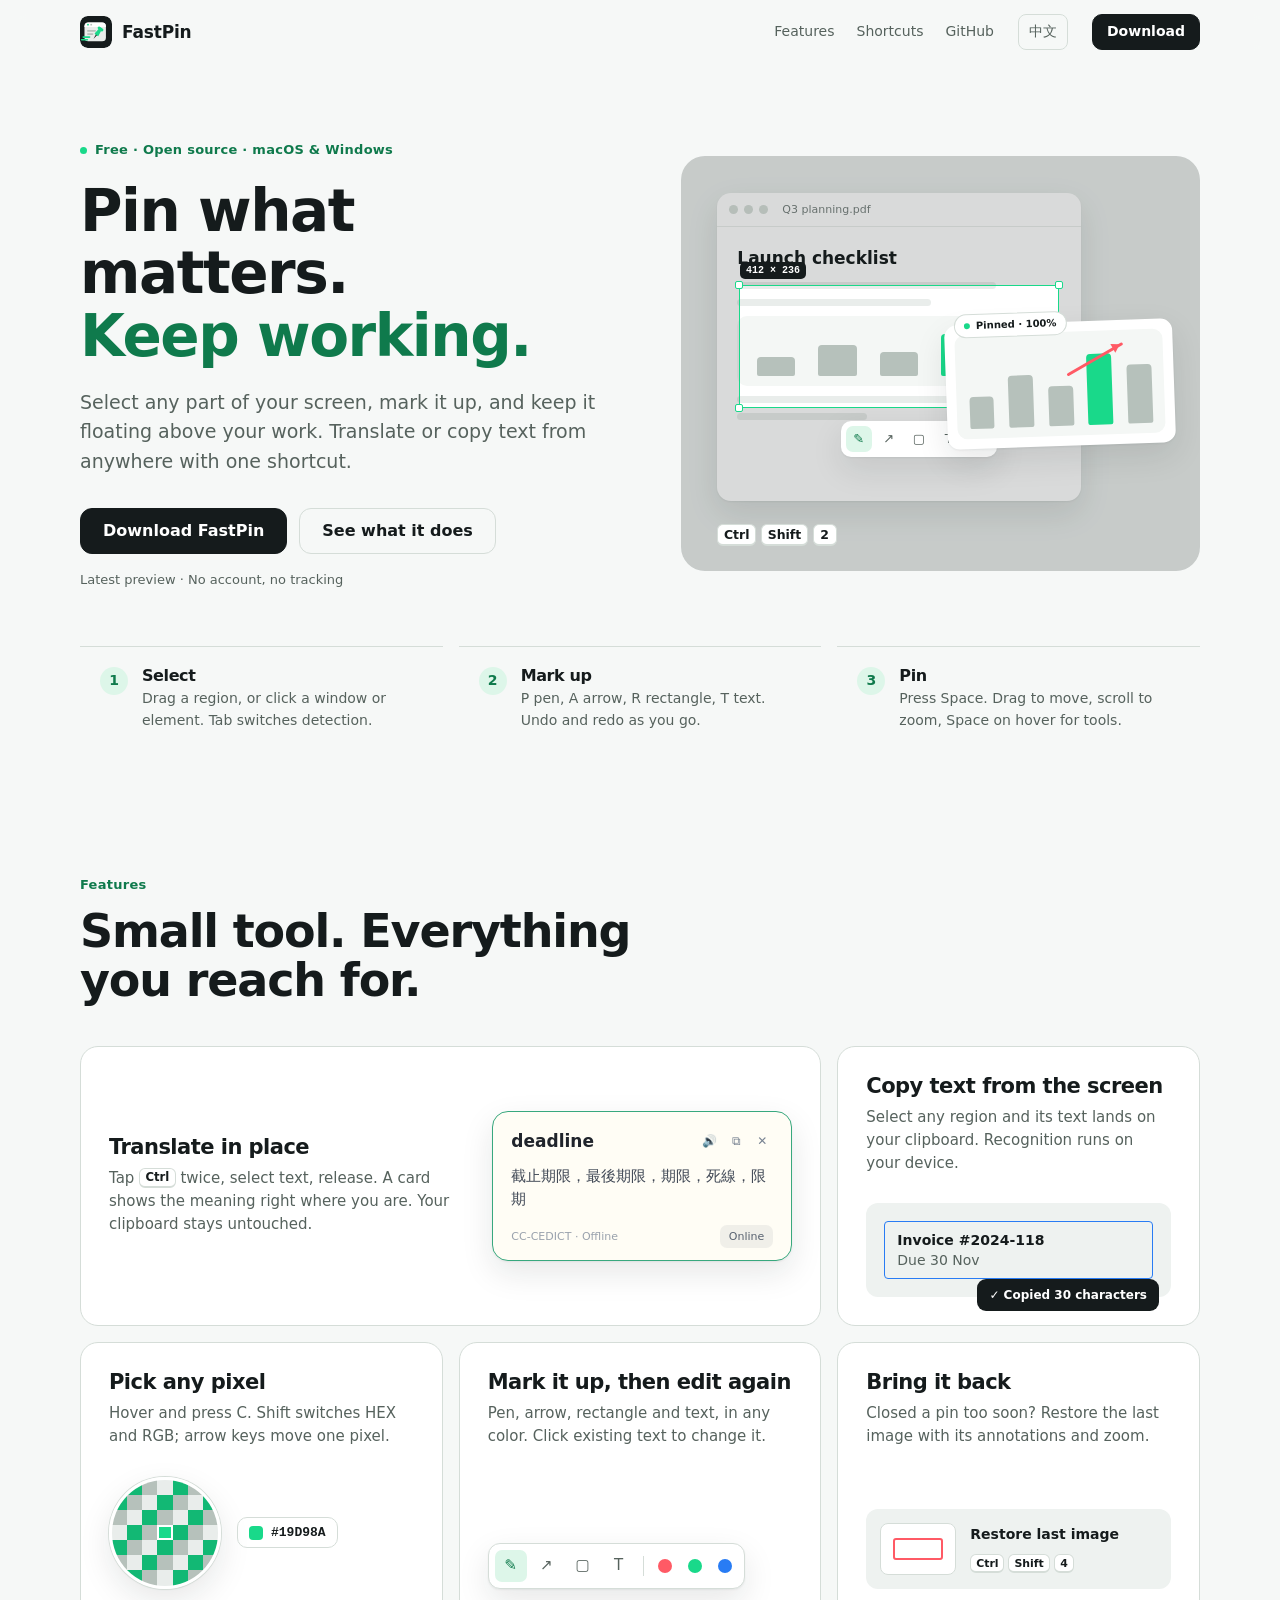
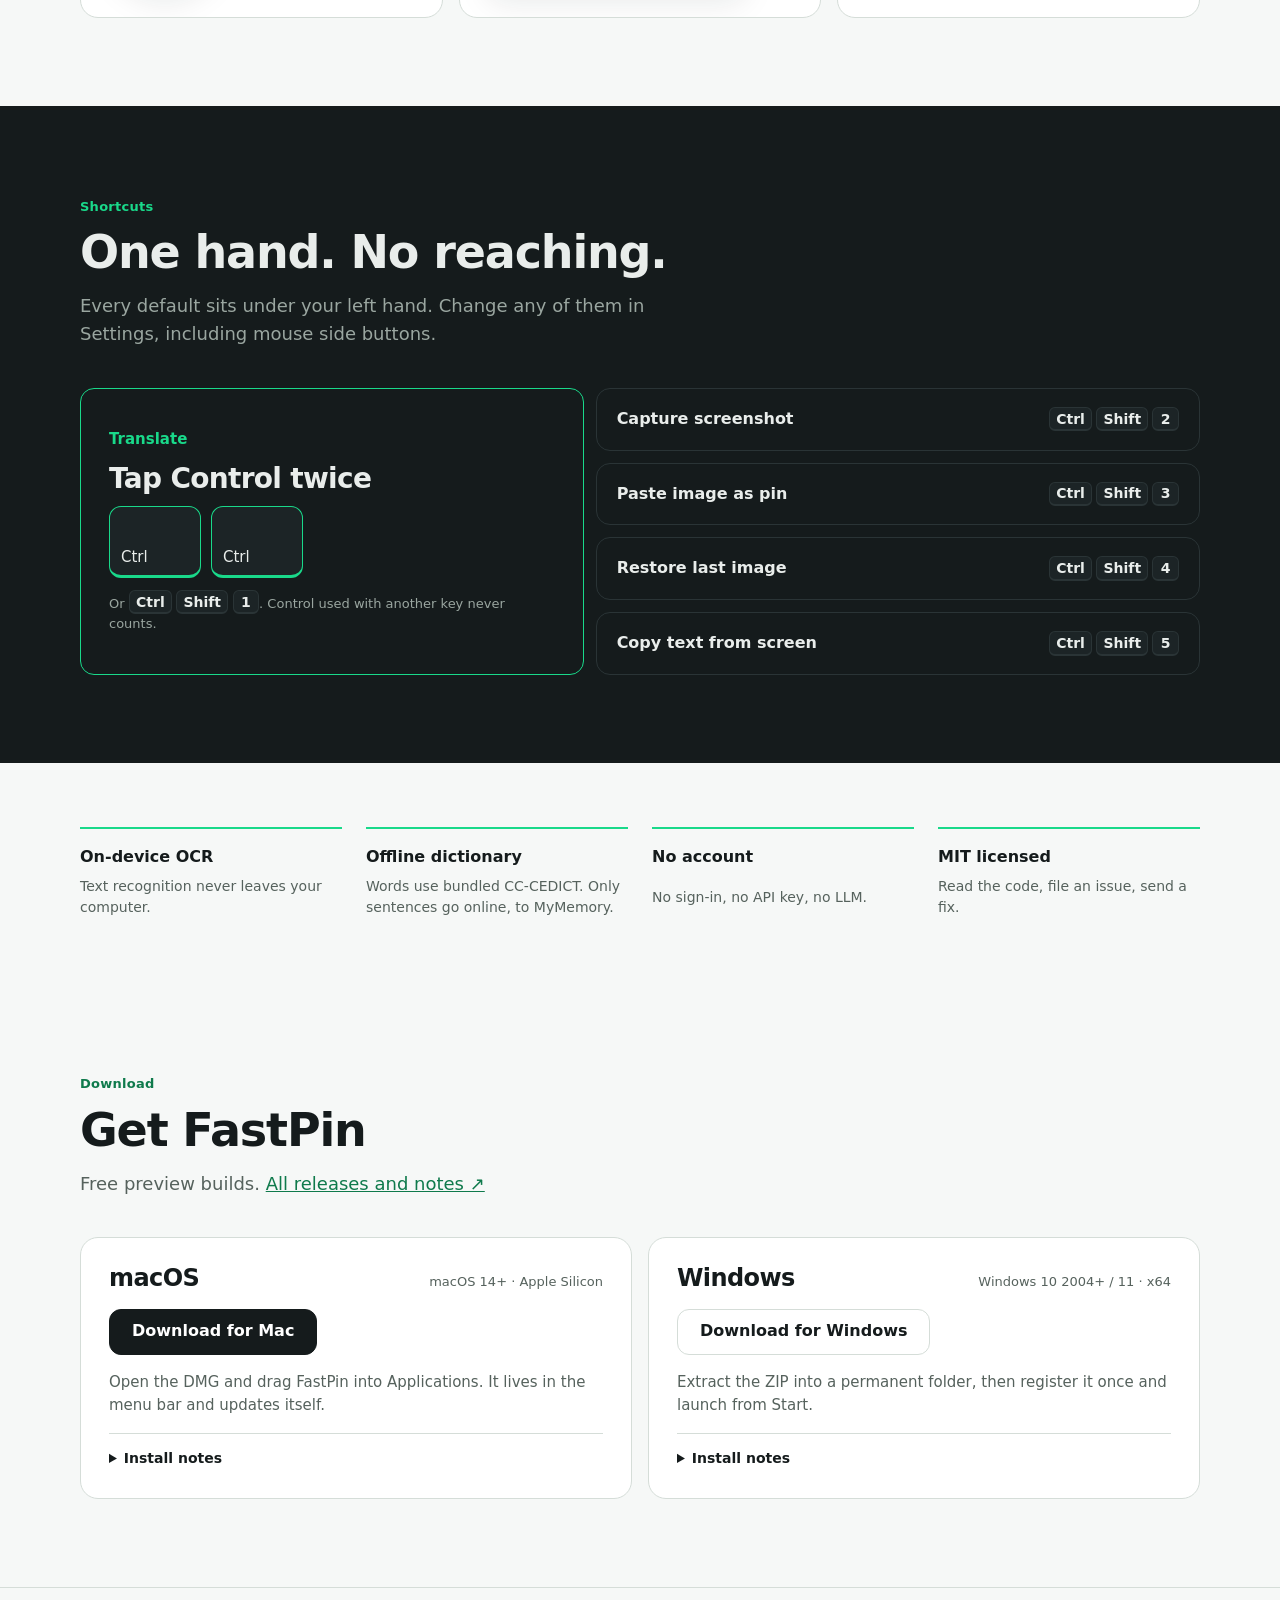
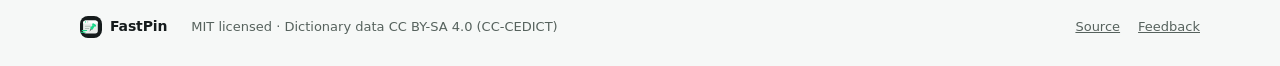
==== site/index.html @ 43e9671d "feat: add a Traditional Chinese version of the site site/zh/ carries the full page in Traditional Ch" ====
<!doctype html>
<html lang="en">
<head>
  <meta charset="utf-8">
  <meta name="viewport" content="width=device-width, initial-scale=1">
  <title>FastPin — Capture, annotate, pin</title>
  <meta name="description" content="FastPin pins screenshots above your work, translates text in place and copies text from the screen. Free and open source for macOS and Windows.">
  <meta name="theme-color" content="#151B1C">
  <meta property="og:title" content="FastPin — Capture, annotate, pin">
  <meta property="og:description" content="Pin a screenshot above your work. Translate or copy text from anywhere on screen.">
  <meta property="og:type" content="website">
  <link rel="alternate" hreflang="en" href="https://tempestshaw.github.io/FastPin/">
  <link rel="alternate" hreflang="zh-Hant" href="https://tempestshaw.github.io/FastPin/zh/">
  <script>
    // Browsers that prefer Chinese start on the Chinese page unless the visitor picked a language.
    try {
      if (!localStorage.getItem("fastpin-lang") && /^zh\b/i.test((navigator.languages || [])[0] || navigator.language))
        location.replace("zh/" + location.hash);
    } catch (error) { /* Storage blocked: stay on English. */ }
  </script>
  <link rel="icon" href="assets/app-icon.svg" type="image/svg+xml">
  <link rel="stylesheet" href="style.css">
</head>
<body>
  <a class="skip" href="#main">Skip to content</a>

  <header class="nav">
    <div class="wrap nav-row">
      <a class="brand" href="#main" aria-label="FastPin home">
        <img src="assets/app-icon.svg" alt="" width="32" height="32">
        <span>FastPin</span>
      </a>
      <nav class="nav-links" aria-label="Sections">
        <a href="#features">Features</a>
        <a href="#shortcuts">Shortcuts</a>
        <a href="https://github.com/TempestShaw/FastPin">GitHub</a>
      </nav>
      <a class="lang-switch" href="zh/" hreflang="zh-Hant" lang="zh-Hant" data-lang-choice="zh">中文</a>
      <a class="button button-small" href="#download">Download</a>
    </div>
  </header>

  <main id="main">
    <section class="hero wrap">
      <div class="hero-copy">
        <p class="eyebrow"><span class="dot"></span>Free · Open source · macOS &amp; Windows</p>
        <h1>Pin what matters.<br><span class="accent">Keep working.</span></h1>
        <p class="lede">Select any part of your screen, mark it up, and keep it floating above your work. Translate or copy text from anywhere with one shortcut.</p>
        <div class="hero-actions">
          <a class="button" href="#download" data-primary-download>Download FastPin</a>
          <a class="button button-ghost" href="#features">See what it does</a>
        </div>
        <p class="fineprint" data-release-line>Latest preview · No account, no tracking</p>
      </div>

      <div class="demo" aria-hidden="true">
        <div class="desk">
          <div class="window">
            <div class="window-bar"><i></i><i></i><i></i><span>Q3 planning.pdf</span></div>
            <div class="window-body">
              <div class="doc-title">Launch checklist</div>
              <div class="doc-line w80"></div>
              <div class="doc-line w60"></div>
              <div class="chart">
                <b style="--h:38%"></b><b style="--h:62%"></b><b style="--h:48%"></b><b style="--h:84%"></b><b style="--h:70%"></b>
              </div>
              <div class="doc-line w70"></div>
              <div class="doc-line w40"></div>
            </div>
            <div class="selection">
              <span class="handle tl"></span><span class="handle tr"></span><span class="handle bl"></span><span class="handle br"></span>
              <span class="size">412 × 236</span>
            </div>
            <div class="toolbar">
              <span class="tool on">✎</span><span class="tool">↗</span><span class="tool">▢</span><span class="tool">T</span><span class="swatch"></span>
            </div>
          </div>
          <div class="pin">
            <div class="pin-chart">
              <b style="--h:38%"></b><b style="--h:62%"></b><b style="--h:48%"></b><b style="--h:84%"></b><b style="--h:70%"></b>
            </div>
            <div class="pin-arrow"></div>
            <div class="pin-badge">Pinned · 100%</div>
          </div>
          <div class="keys-toast"><kbd data-key="ctrl">Ctrl</kbd><kbd data-key="shift">Shift</kbd><kbd>2</kbd></div>
        </div>
      </div>
    </section>

    <section class="steps wrap" aria-label="How it works">
      <div class="step"><span class="num">1</span><div><h3>Select</h3><p>Drag a region, or click a window or element. Tab switches detection.</p></div></div>
      <div class="step"><span class="num">2</span><div><h3>Mark up</h3><p>P pen, A arrow, R rectangle, T text. Undo and redo as you go.</p></div></div>
      <div class="step"><span class="num">3</span><div><h3>Pin</h3><p>Press Space. Drag to move, scroll to zoom, Space on hover for tools.</p></div></div>
    </section>

    <section id="features" class="section wrap">
      <div class="section-head">
        <p class="eyebrow">Features</p>
        <h2>Small tool. Everything you reach for.</h2>
      </div>

      <div class="bento">
        <article class="tile tile-translate">
          <div class="tile-text">
            <h3>Translate in place</h3>
            <p>Tap <kbd data-key="ctrl">Ctrl</kbd> twice, select text, release. A card shows the meaning right where you are. Your clipboard stays untouched.</p>
          </div>
          <div class="mock-card">
            <div class="mock-card-head"><strong>deadline</strong><span class="mock-icons">🔊 ⧉ ✕</span></div>
            <p lang="zh-Hant">截止期限，最後期限，期限，死線，限期</p>
            <div class="mock-card-foot"><span>CC-CEDICT · Offline</span><span class="pill">Online</span></div>
          </div>
        </article>

        <article class="tile tile-ocr">
          <div class="tile-text">
            <h3>Copy text from the screen</h3>
            <p>Select any region and its text lands on your clipboard. Recognition runs on your device.</p>
          </div>
          <div class="mock-ocr">
            <div class="ocr-box"><span>Invoice #2024-118</span><span>Due 30 Nov</span></div>
            <div class="toast">✓ Copied 30 characters</div>
          </div>
        </article>

        <article class="tile tile-color">
          <div class="tile-text">
            <h3>Pick any pixel</h3>
            <p>Hover and press C. Shift switches HEX and RGB; arrow keys move one pixel.</p>
          </div>
          <div class="mock-loupe">
            <div class="loupe" data-loupe></div>
            <span class="chip"><i></i>#19D98A</span>
          </div>
        </article>

        <article class="tile tile-markup">
          <div class="tile-text">
            <h3>Mark it up, then edit again</h3>
            <p>Pen, arrow, rectangle and text, in any color. Click existing text to change it.</p>
          </div>
          <div class="mock-toolbar">
            <span class="tool on">✎</span><span class="tool">↗</span><span class="tool">▢</span><span class="tool">T</span>
            <span class="sep"></span>
            <span class="swatch" style="--c:#FF5A65"></span><span class="swatch" style="--c:#19D98A"></span><span class="swatch" style="--c:#287CF4"></span>
          </div>
        </article>

        <article class="tile tile-restore">
          <div class="tile-text">
            <h3>Bring it back</h3>
            <p>Closed a pin too soon? Restore the last image with its annotations and zoom.</p>
          </div>
          <div class="mock-restore">
            <div class="thumb"></div>
            <div><strong>Restore last image</strong><span class="keys"><kbd data-key="ctrl">Ctrl</kbd><kbd data-key="shift">Shift</kbd><kbd>4</kbd></span></div>
          </div>
        </article>
      </div>
    </section>

    <section id="shortcuts" class="section section-dark">
      <div class="wrap">
        <div class="section-head">
          <p class="eyebrow">Shortcuts</p>
          <h2>One hand. No reaching.</h2>
          <p class="section-lede">Every default sits under your left hand. Change any of them in Settings, including mouse side buttons.</p>
        </div>
        <ul class="shortcut-list">
          <li class="featured"><span class="label">Translate</span><h3>Tap Control twice</h3><span class="keys"><kbd data-key="control-cap"><b></b>Ctrl</kbd><kbd data-key="control-cap"><b></b>Ctrl</kbd></span><span class="hint">Or <kbd data-key="ctrl">Ctrl</kbd> <kbd data-key="shift">Shift</kbd> <kbd>1</kbd>. Control used with another key never counts.</span></li>
          <li><span class="label">Capture screenshot</span><span class="keys"><kbd data-key="ctrl">Ctrl</kbd><kbd data-key="shift">Shift</kbd><kbd>2</kbd></span></li>
          <li><span class="label">Paste image as pin</span><span class="keys"><kbd data-key="ctrl">Ctrl</kbd><kbd data-key="shift">Shift</kbd><kbd>3</kbd></span></li>
          <li><span class="label">Restore last image</span><span class="keys"><kbd data-key="ctrl">Ctrl</kbd><kbd data-key="shift">Shift</kbd><kbd>4</kbd></span></li>
          <li><span class="label">Copy text from screen</span><span class="keys"><kbd data-key="ctrl">Ctrl</kbd><kbd data-key="shift">Shift</kbd><kbd>5</kbd></span></li>
        </ul>
      </div>
    </section>

    <section class="section wrap privacy" aria-label="Privacy">
      <div class="privacy-item"><strong>On-device OCR</strong><span>Text recognition never leaves your computer.</span></div>
      <div class="privacy-item"><strong>Offline dictionary</strong><span>Words use bundled CC-CEDICT. Only sentences go online, to MyMemory.</span></div>
      <div class="privacy-item"><strong>No account</strong><span>No sign-in, no API key, no LLM.</span></div>
      <div class="privacy-item"><strong>MIT licensed</strong><span>Read the code, file an issue, send a fix.</span></div>
    </section>

    <section id="download" class="section wrap">
      <div class="section-head">
        <p class="eyebrow">Download</p>
        <h2>Get FastPin</h2>
        <p class="section-lede" data-release-note>Free preview builds. <a href="https://github.com/TempestShaw/FastPin/releases">All releases and notes ↗</a></p>
      </div>
      <div class="downloads">
        <article class="download" data-os="mac">
          <div class="download-head">
            <h3>macOS</h3>
            <span class="req">macOS 14+ · Apple Silicon</span>
          </div>
          <a class="button" href="https://github.com/TempestShaw/FastPin/releases" data-asset="FastPin-macOS.dmg">Download for Mac</a>
          <p>Open the DMG and drag FastPin into Applications. It lives in the menu bar and updates itself.</p>
          <details>
            <summary>Install notes</summary>
            <img src="assets/install-preview.svg" alt="Drag FastPin into Applications" loading="lazy">
            <p>Previews are not notarized yet. If macOS blocks the first launch, follow <a href="https://support.apple.com/en-us/102445">Apple's instructions</a>. Allow Screen Recording when asked; Accessibility enables Element detection, mouse shortcuts and double-tap Control.</p>
          </details>
        </article>
        <article class="download" data-os="windows">
          <div class="download-head">
            <h3>Windows</h3>
            <span class="req">Windows 10 2004+ / 11 · x64</span>
          </div>
          <a class="button button-ghost" href="https://github.com/TempestShaw/FastPin/releases" data-asset="FastPin-Windows-x64.zip">Download for Windows</a>
          <p>Extract the ZIP into a permanent folder, then register it once and launch from Start.</p>
          <details>
            <summary>Install notes</summary>
            <div class="install-pair">
              <img src="assets/extract-zip.svg" alt="Extract the FastPin ZIP" loading="lazy">
              <img src="assets/developer-mode.svg" alt="Turn on Developer Mode" loading="lazy">
            </div>
            <p>Turn on Developer Mode, open PowerShell in the folder and run <code>Add-AppxPackage -Register "$PWD\AppxManifest.xml"</code>. Windows updates are manual for now.</p>
          </details>
        </article>
      </div>
    </section>
  </main>

  <footer class="footer">
    <div class="wrap footer-row">
      <span class="brand brand-small"><img src="assets/app-icon.svg" alt="" width="22" height="22">FastPin</span>
      <span>MIT licensed · Dictionary data CC BY-SA 4.0 (CC-CEDICT)</span>
      <span class="footer-links">
        <a href="https://github.com/TempestShaw/FastPin">Source</a>
        <a href="https://github.com/TempestShaw/FastPin/issues">Feedback</a>
      </span>
    </div>
  </footer>

  <script src="main.js" defer></script>
</body>
</html>
---- site/style.css ----
/* FastPin site. Flat brand palette (see public/README.md): no gradients. */
:root {
  --ink: #151B1C;
  --mint: #19D98A;
  --mint-ink: #0F7A4C;
  --mint-soft: #DDF6E9;
  --stone: #E9EDEB;
  --paper: #FFFFFF;
  --bg: #F6F8F7;
  --line: #D5DDD8;
  --muted: #56625D;
  --text: #151B1C;
  --surface: #FFFFFF;
  --surface-2: #EEF2F0;
  --shadow: 0 1px 2px rgba(21, 27, 28, .06), 0 12px 32px rgba(21, 27, 28, .10);
  --radius: 18px;
  --font: -apple-system, BlinkMacSystemFont, "SF Pro Text", "Segoe UI", system-ui, "PingFang TC", "Microsoft JhengHei", sans-serif;
  --mono: ui-monospace, "SF Mono", "Cascadia Mono", Menlo, Consolas, monospace;
  color-scheme: light;
}
@media (prefers-color-scheme: dark) {
  :root:not([data-theme="light"]) {
    --bg: #0E1213; --surface: #151B1C; --surface-2: #1C2426; --line: #2A3436;
    --text: #E9EDEB; --muted: #9AA6A0; --mint-ink: #19D98A; --mint-soft: #133B2A;
    --shadow: 0 1px 2px rgba(0, 0, 0, .4), 0 12px 32px rgba(0, 0, 0, .45);
    color-scheme: dark;
  }
}
:root[data-theme="dark"] {
  --bg: #0E1213; --surface: #151B1C; --surface-2: #1C2426; --line: #2A3436;
  --text: #E9EDEB; --muted: #9AA6A0; --mint-ink: #19D98A; --mint-soft: #133B2A;
  --shadow: 0 1px 2px rgba(0, 0, 0, .4), 0 12px 32px rgba(0, 0, 0, .45);
  color-scheme: dark;
}

* { box-sizing: border-box; }
html { scroll-behavior: smooth; }
body {
  margin: 0; background: var(--bg); color: var(--text);
  font: 16px/1.55 var(--font); -webkit-font-smoothing: antialiased;
}
img { max-width: 100%; display: block; }
a { color: inherit; }
h1, h2, h3 { margin: 0; letter-spacing: -0.025em; line-height: 1.08; }
p { margin: 0; }
code { font: .86em var(--mono); background: var(--surface-2); padding: .1em .35em; border-radius: 5px; word-break: break-all; }
.wrap { width: min(1120px, 100% - 32px); margin-inline: auto; }
.skip { position: absolute; left: -999px; }
.skip:focus { left: 16px; top: 16px; z-index: 10; background: var(--surface); padding: 8px 12px; border-radius: 8px; }
:focus-visible { outline: 2px solid var(--mint); outline-offset: 3px; border-radius: 6px; }

kbd {
  display: inline-flex; align-items: center; justify-content: center; min-width: 1.9em; height: 1.75em; padding: 0 .45em;
  font: 600 .78em var(--font); color: var(--text); background: var(--surface);
  border: 1px solid var(--line); border-bottom-width: 2px; border-radius: 6px; vertical-align: .1em;
}

/* Buttons */
.button {
  display: inline-flex; align-items: center; justify-content: center; gap: 8px; min-height: 46px; padding: 0 22px;
  border-radius: 12px; border: 1px solid var(--ink); background: var(--ink); color: #fff;
  font-weight: 600; text-decoration: none; transition: transform .15s ease, background .15s ease;
}
.button:hover { transform: translateY(-1px); background: #232c2e; }
.button-ghost { background: transparent; color: var(--text); border-color: var(--line); }
.button-ghost:hover { background: var(--surface); }
.button-small { min-height: 36px; padding: 0 14px; font-size: 14px; border-radius: 10px; }
@media (prefers-color-scheme: dark) {
  :root:not([data-theme="light"]) .button:not(.button-ghost) { background: var(--mint); border-color: var(--mint); color: var(--ink); }
}
:root[data-theme="dark"] .button:not(.button-ghost) { background: var(--mint); border-color: var(--mint); color: var(--ink); }

/* Navigation */
.nav { position: sticky; top: 0; z-index: 5; background: color-mix(in srgb, var(--bg) 86%, transparent); backdrop-filter: saturate(1.4) blur(12px); border-bottom: 1px solid transparent; }
.nav.scrolled { border-bottom-color: var(--line); }
.nav-row { display: flex; align-items: center; gap: 24px; height: 64px; }
.brand { display: inline-flex; align-items: center; gap: 10px; font-weight: 700; font-size: 17px; text-decoration: none; letter-spacing: -0.01em; }
.brand img { border-radius: 8px; }
.brand-small { font-size: 14px; gap: 8px; }
.nav-links { display: flex; gap: 22px; margin-left: auto; font-size: 14px; }
.nav-links a { text-decoration: none; color: var(--muted); }
.nav-links a:hover { color: var(--text); }
.lang-switch { font-size: 14px; color: var(--muted); text-decoration: none; padding: 6px 10px; border: 1px solid var(--line); border-radius: 8px; }
.lang-switch:hover { color: var(--text); background: var(--surface); }

/* Chinese: no negative tracking on CJK headings, a little more line height. */
:lang(zh) h1, :lang(zh) h2, :lang(zh) h3 { letter-spacing: 0; line-height: 1.2; }
body:lang(zh) { line-height: 1.7; }
.phrase { display: inline-block; } /* Break CJK headlines between phrases, never mid-phrase. */
.hero h1:lang(zh) { font-size: clamp(34px, 9vw, 56px); }

/* Hero */
.hero { display: grid; grid-template-columns: 1.05fr 1fr; gap: 56px; align-items: center; padding: 72px 0 56px; }
.eyebrow { display: inline-flex; align-items: center; gap: 8px; font-size: 13px; font-weight: 600; color: var(--mint-ink); letter-spacing: .02em; }
.dot { width: 7px; height: 7px; border-radius: 50%; background: var(--mint); }
.hero h1 { font-size: clamp(40px, 5.2vw, 58px); margin: 18px 0 20px; font-weight: 750; }
.accent { color: var(--mint-ink); }
.lede { font-size: 19px; color: var(--muted); max-width: 30em; }
.hero-actions { display: flex; flex-wrap: wrap; gap: 12px; margin: 32px 0 16px; }
.fineprint { font-size: 13px; color: var(--muted); }

/* Hero demo: a flat desk with a capture that turns into a pin. */
.demo { position: relative; }
.desk { position: relative; aspect-ratio: 5 / 4; background: var(--stone); border-radius: 24px; overflow: hidden; }
@media (prefers-color-scheme: dark) { :root:not([data-theme="light"]) .desk { background: #1C2426; } }
:root[data-theme="dark"] .desk { background: #1C2426; }
.window { position: absolute; left: 7%; top: 9%; width: 70%; height: 74%; background: #fff; border-radius: 14px; box-shadow: var(--shadow); color: #151B1C; }
.window-bar { display: flex; align-items: center; gap: 6px; height: 34px; padding: 0 12px; border-bottom: 1px solid #E9EDEB; font-size: 11px; color: #77817E; }
.window-bar i { width: 9px; height: 9px; border-radius: 50%; background: #D5DDD8; }
.window-bar span { margin-left: 8px; }
.window-body { padding: 18px 20px; display: grid; gap: 10px; }
.doc-title { font-weight: 700; font-size: clamp(13px, 1.5vw, 17px); }
.doc-line { height: 7px; border-radius: 4px; background: #E9EDEB; }
.w80 { width: 80%; } .w70 { width: 70%; } .w60 { width: 60%; } .w40 { width: 40%; }
.chart, .pin-chart { display: flex; align-items: flex-end; gap: 8%; height: 34%; min-height: 70px; padding: 10px 6%; background: #F4F7F5; border-radius: 10px; }
.chart b, .pin-chart b { flex: 1; height: var(--h); background: #B6C1BB; border-radius: 4px 4px 2px 2px; }
.chart b:nth-child(4), .pin-chart b:nth-child(4) { background: var(--mint); }

.selection { position: absolute; left: 6%; top: 30%; width: 88%; height: 40%; border: 1.5px solid var(--mint); border-radius: 4px; box-shadow: 0 0 0 9999px rgba(21, 27, 28, .16); animation: select 7s ease-in-out infinite; }
.handle { position: absolute; width: 8px; height: 8px; background: #fff; border: 1.5px solid var(--mint); border-radius: 2px; }
.tl { left: -5px; top: -5px; } .tr { right: -5px; top: -5px; } .bl { left: -5px; bottom: -5px; } .br { right: -5px; bottom: -5px; }
.size { position: absolute; left: 0; top: -24px; font: 600 10px var(--mono); color: #fff; background: #151B1C; padding: 3px 6px; border-radius: 5px; }
.toolbar { position: absolute; left: 34%; top: 74%; display: flex; gap: 4px; padding: 5px; background: #fff; border-radius: 10px; box-shadow: var(--shadow); animation: tools 7s ease-in-out infinite; }
.tool { display: grid; place-items: center; width: 26px; height: 26px; border-radius: 7px; font-size: 13px; color: #56625D; }
.tool.on { background: var(--mint-soft); color: #0F7A4C; }
.swatch { width: 14px; height: 14px; margin: 6px; border-radius: 50%; background: var(--c, #FF5A65); }

.pin { position: absolute; right: 5%; top: 40%; width: 44%; padding: 10px; background: #fff; border-radius: 12px; box-shadow: var(--shadow); transform: rotate(-2deg); animation: pin 7s ease-in-out infinite; }
.pin-chart { height: auto; aspect-ratio: 2 / 1; min-height: 0; }
.pin-arrow { position: absolute; right: 22%; top: 18%; width: 28%; height: 3px; background: #FF5A65; border-radius: 2px; transform: rotate(-28deg); transform-origin: right; }
.pin-arrow::after { content: ""; position: absolute; right: -2px; top: -4px; border: 5px solid transparent; border-left: 8px solid #FF5A65; }
.pin-badge { position: absolute; left: 10px; top: -11px; display: inline-flex; align-items: center; gap: 6px; padding: 3px 9px; font-size: 10px; font-weight: 700; color: #151B1C; background: #fff; border: 1px solid #D5DDD8; border-radius: 999px; }
.pin-badge::before { content: ""; width: 6px; height: 6px; border-radius: 50%; background: var(--mint); }

.keys-toast { position: absolute; left: 7%; bottom: 6%; display: flex; gap: 5px; animation: keys 7s ease-in-out infinite; }

@keyframes select {
  0%, 6% { width: 0; height: 0; opacity: 0; }
  10% { opacity: 1; width: 0; height: 0; }
  30%, 64% { width: 88%; height: 40%; opacity: 1; }
  72%, 100% { width: 88%; height: 40%; opacity: 0; }
}
@keyframes tools { 0%, 32% { opacity: 0; transform: translateY(6px); } 38%, 64% { opacity: 1; transform: none; } 72%, 100% { opacity: 0; } }
@keyframes pin { 0%, 66% { opacity: 0; transform: translateY(18px) rotate(-2deg) scale(.96); } 76%, 94% { opacity: 1; transform: rotate(-2deg); } 100% { opacity: 0; transform: rotate(-2deg); } }
@keyframes keys { 0%, 2% { opacity: 0; } 4%, 22% { opacity: 1; } 28%, 100% { opacity: 0; } }
@media (prefers-reduced-motion: reduce) {
  .selection, .toolbar, .pin, .keys-toast { animation: none; }
  .keys-toast { opacity: 0; }
}

/* Steps */
.steps { display: grid; grid-template-columns: repeat(3, 1fr); gap: 16px; padding-bottom: 32px; }
.step { display: flex; gap: 14px; padding: 20px; border-top: 1px solid var(--line); }
.step h3 { font-size: 16px; margin-bottom: 4px; }
.step p { font-size: 14px; color: var(--muted); }
.num { flex: none; display: grid; place-items: center; width: 28px; height: 28px; border-radius: 50%; background: var(--mint-soft); color: var(--mint-ink); font-weight: 700; font-size: 14px; }

/* Sections */
.section { padding: 88px 0; }
.section-head { max-width: 640px; margin-bottom: 40px; }
.section-head h2 { font-size: clamp(32px, 4.4vw, 46px); margin-top: 10px; font-weight: 720; }
.section-lede { margin-top: 14px; font-size: 18px; color: var(--muted); }
.section-lede a { color: var(--mint-ink); }

/* Bento */
.bento { display: grid; grid-template-columns: repeat(6, 1fr); gap: 16px; }
.tile { position: relative; display: flex; flex-direction: column; justify-content: space-between; gap: 28px; min-height: 260px; padding: 28px; background: var(--surface); border: 1px solid var(--line); border-radius: var(--radius); overflow: hidden; }
.tile h3 { font-size: 21px; margin-bottom: 8px; }
.tile p { color: var(--muted); font-size: 15px; max-width: 34em; }
.tile-translate { grid-column: span 4; flex-direction: row; align-items: center; }
.tile-translate .tile-text { flex: 1; }
.tile-ocr { grid-column: span 2; }
.tile-color, .tile-markup, .tile-restore { grid-column: span 2; }

.mock-card { flex: none; width: min(300px, 100%); padding: 16px 18px 12px; background: #FFFDF5; border: 1.25px solid #38A87E; border-radius: 16px; box-shadow: var(--shadow); color: #20242B; }
.mock-card-head { display: flex; justify-content: space-between; align-items: center; font-size: 17px; }
.mock-icons { font-size: 12px; letter-spacing: 6px; color: #778291; }
.mock-card p { color: #414956; font-size: 15px; margin: 10px 0 14px; }
.mock-card-foot { display: flex; justify-content: space-between; align-items: center; font-size: 11px; color: #9AA2AD; }
.pill { padding: 3px 9px; border-radius: 7px; background: rgba(70, 80, 95, .08); color: #586270; }

.mock-ocr { position: relative; padding: 18px; background: var(--surface-2); border-radius: 12px; }
.ocr-box { display: grid; gap: 4px; padding: 10px 12px; border: 1.5px solid #287CF4; border-radius: 4px; font: 600 14px var(--font); }
.ocr-box span:last-child { font-weight: 400; color: var(--muted); }
.toast { position: absolute; right: 12px; bottom: -14px; padding: 7px 12px; background: var(--ink); color: #fff; font-size: 12px; font-weight: 600; border-radius: 9px; }

.mock-loupe { display: flex; align-items: center; gap: 16px; }
.loupe { display: grid; grid-template-columns: repeat(7, 1fr); width: 112px; height: 112px; border-radius: 50%; overflow: hidden; border: 3px solid var(--surface); box-shadow: 0 0 0 1px var(--line), var(--shadow); }
.loupe i { display: block; }
.loupe i.center { outline: 2px solid #fff; outline-offset: -2px; position: relative; z-index: 1; }
.chip { display: inline-flex; align-items: center; gap: 8px; padding: 7px 11px; border: 1px solid var(--line); border-radius: 10px; font: 600 13px var(--mono); }
.chip i { width: 14px; height: 14px; border-radius: 4px; background: var(--mint); }

.mock-toolbar { display: inline-flex; align-items: center; gap: 4px; align-self: flex-start; padding: 6px; background: var(--surface); border: 1px solid var(--line); border-radius: 12px; box-shadow: var(--shadow); }
.mock-toolbar .tool { width: 32px; height: 32px; font-size: 15px; color: var(--muted); }
.mock-toolbar .tool.on { color: var(--mint-ink); }
.sep { width: 1px; height: 20px; margin: 0 4px; background: var(--line); }

.mock-restore { display: flex; align-items: center; gap: 14px; padding: 14px; background: var(--surface-2); border-radius: 12px; font-size: 14px; }
.mock-restore strong { display: block; margin-bottom: 6px; }
.thumb { flex: none; width: 76px; height: 52px; border-radius: 8px; background: var(--surface); border: 1px solid var(--line); position: relative; }
.thumb::after { content: ""; position: absolute; inset: 14px 12px; border: 2px solid #FF5A65; border-radius: 3px; }
.keys { display: inline-flex; gap: 4px; }

/* Shortcuts */
.section-dark { background: var(--ink); color: #E9EDEB; --line: #2A3436; --muted: #9AA6A0; --surface: #1C2426; --text: #E9EDEB; --mint-ink: #19D98A; }
.shortcut-list { list-style: none; margin: 0; padding: 0; display: grid; grid-template-columns: 1fr 1.2fr; gap: 12px; }
.shortcut-list li:not(.featured) { grid-column: 2; }
.shortcut-list li { display: flex; align-items: center; gap: 14px; padding: 18px 20px; border: 1px solid var(--line); border-radius: 14px; }
.shortcut-list .label { flex: 1; font-weight: 600; }
.shortcut-list kbd { font-size: 14px; }
.shortcut-list .featured { grid-column: 1; grid-row: 1 / span 4; flex-direction: column; align-items: flex-start; justify-content: center; gap: 12px; padding: 28px; border-color: var(--mint); }
.shortcut-list .featured .label { flex: none; font-size: 15px; color: var(--mint); }
.shortcut-list .featured .keys kbd { flex-direction: column; align-items: flex-start; justify-content: space-between; width: 92px; height: 72px; padding: 9px 11px; font-size: 15px; font-weight: 500; border-color: var(--mint); border-radius: 12px; border-bottom-width: 3px; }
.shortcut-list .featured .keys kbd b { align-self: flex-end; font-size: 18px; font-weight: 500; }
.shortcut-list .featured h3 { font-size: 28px; }
.shortcut-list .featured .keys { gap: 10px; }
.hint { font-size: 13px; color: var(--muted); }

/* Privacy */
.privacy { display: grid; grid-template-columns: repeat(4, 1fr); gap: 24px; padding: 64px 0; }
.privacy-item { display: grid; gap: 6px; padding-top: 16px; border-top: 2px solid var(--mint); }
.privacy-item span { font-size: 14px; color: var(--muted); }

/* Downloads */
.downloads { display: grid; grid-template-columns: repeat(2, 1fr); gap: 16px; }
.download { display: grid; gap: 16px; align-content: start; padding: 28px; background: var(--surface); border: 1px solid var(--line); border-radius: var(--radius); }
.download.recommended { border-color: var(--mint); box-shadow: 0 0 0 1px var(--mint); }
.download-head { display: flex; justify-content: space-between; align-items: baseline; gap: 12px; flex-wrap: wrap; }
.download h3 { font-size: 24px; }
.req { font-size: 13px; color: var(--muted); }
.download .button { justify-self: start; }
.download > p { color: var(--muted); font-size: 15px; }
details { border-top: 1px solid var(--line); padding-top: 14px; font-size: 14px; color: var(--muted); }
summary { cursor: pointer; font-weight: 600; color: var(--text); }
details img { margin: 14px 0; border-radius: 12px; background: var(--paper); }
details a { color: var(--mint-ink); }
.install-pair { display: grid; grid-template-columns: 1fr 1fr; gap: 10px; }

/* Footer */
.footer { border-top: 1px solid var(--line); padding: 28px 0; font-size: 13px; color: var(--muted); }
.footer-row { display: flex; flex-wrap: wrap; align-items: center; gap: 12px 24px; }
.footer-row .brand { color: var(--text); }
.footer-links { display: flex; gap: 18px; margin-left: auto; }

/* Narrow screens */
@media (max-width: 900px) {
  .hero { grid-template-columns: 1fr; padding-top: 40px; gap: 40px; }
  .bento { grid-template-columns: 1fr 1fr; }
  .tile-translate { grid-column: span 2; }
  .tile-ocr, .tile-color, .tile-markup, .tile-restore { grid-column: span 1; }
  .privacy { grid-template-columns: 1fr 1fr; }
}
@media (max-width: 640px) {
  .nav-links { display: none; }
  .lang-switch { margin-left: auto; }
  .steps, .downloads, .shortcut-list { grid-template-columns: 1fr; }
  .shortcut-list .featured, .shortcut-list li:not(.featured) { grid-column: auto; grid-row: auto; }
  .bento { grid-template-columns: 1fr; }
  .tile-translate, .tile-ocr, .tile-color, .tile-markup, .tile-restore { grid-column: auto; }
  .tile-translate { flex-direction: column; align-items: stretch; }
  .tile { min-height: 0; padding: 22px; }
  .privacy { grid-template-columns: 1fr; padding: 40px 0; }
  .section { padding: 64px 0; }
  .footer-links { margin-left: 0; }
  .lede { font-size: 17px; }
}
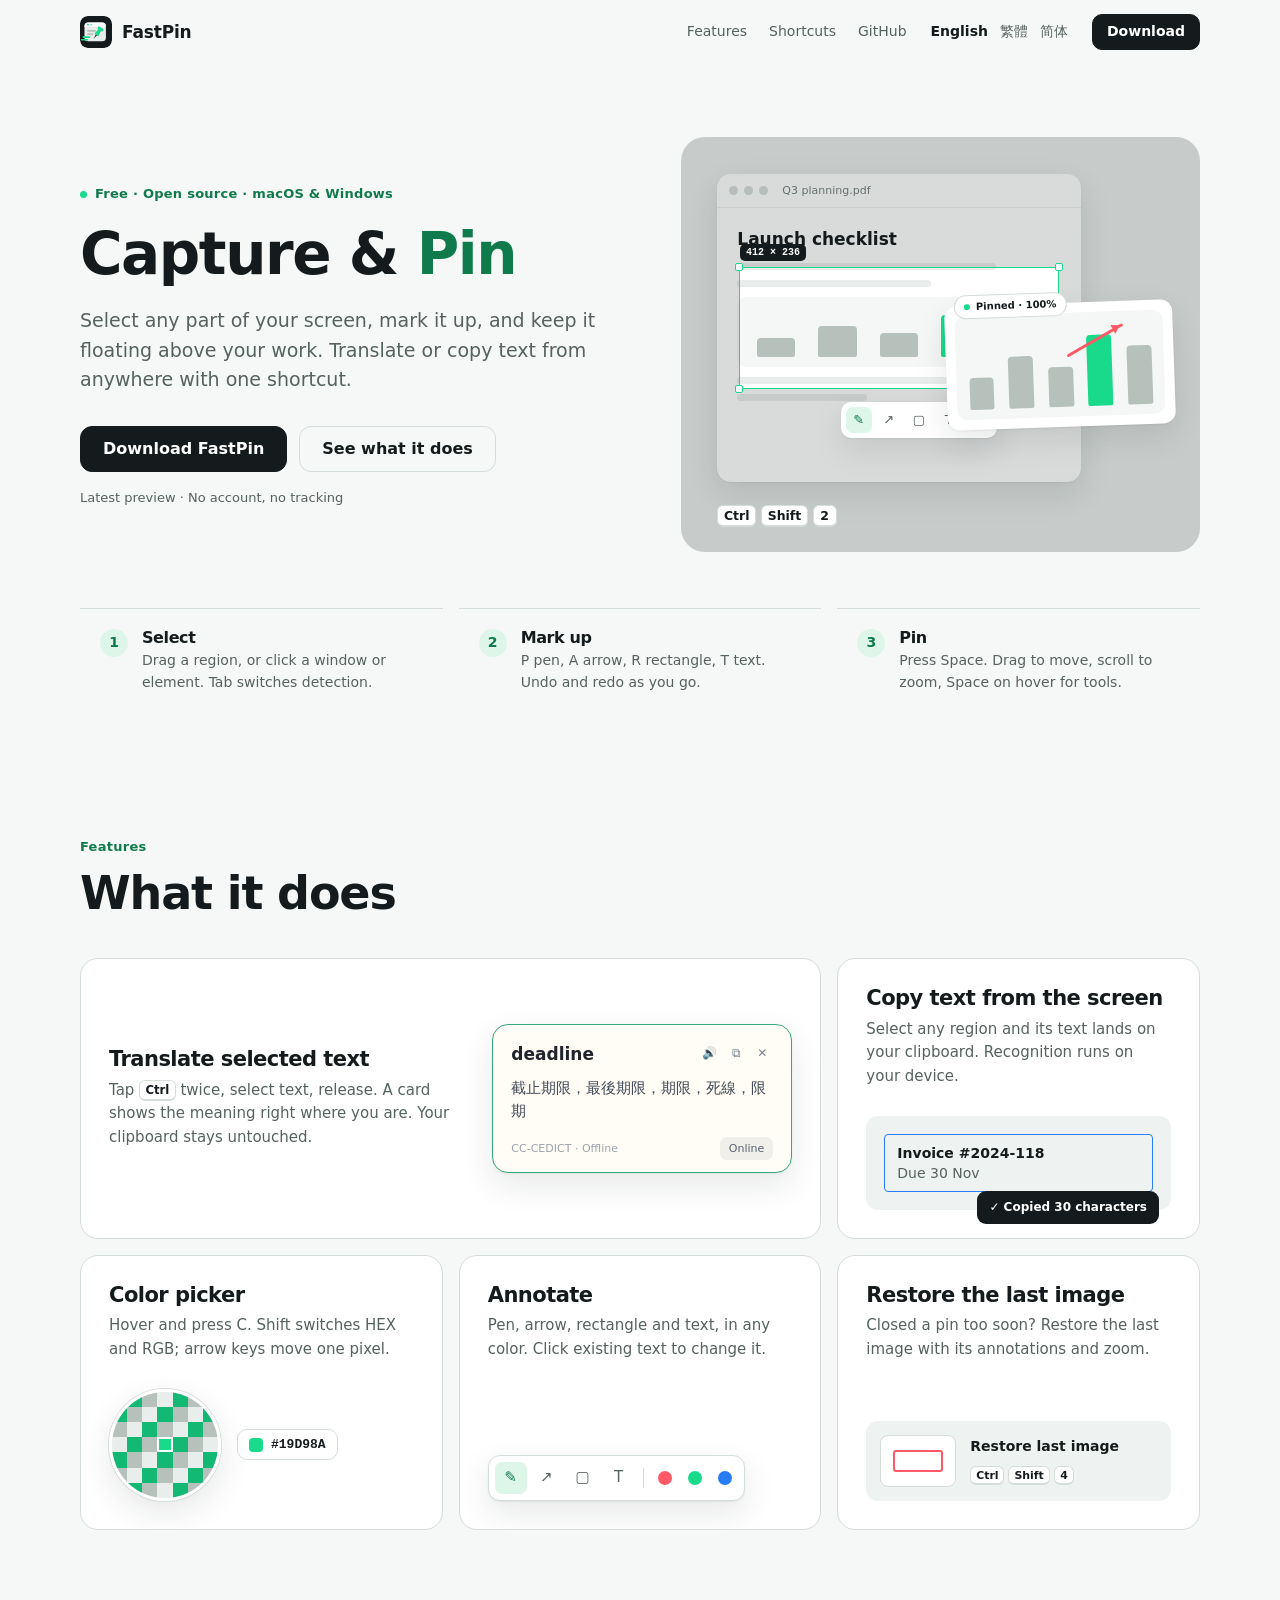
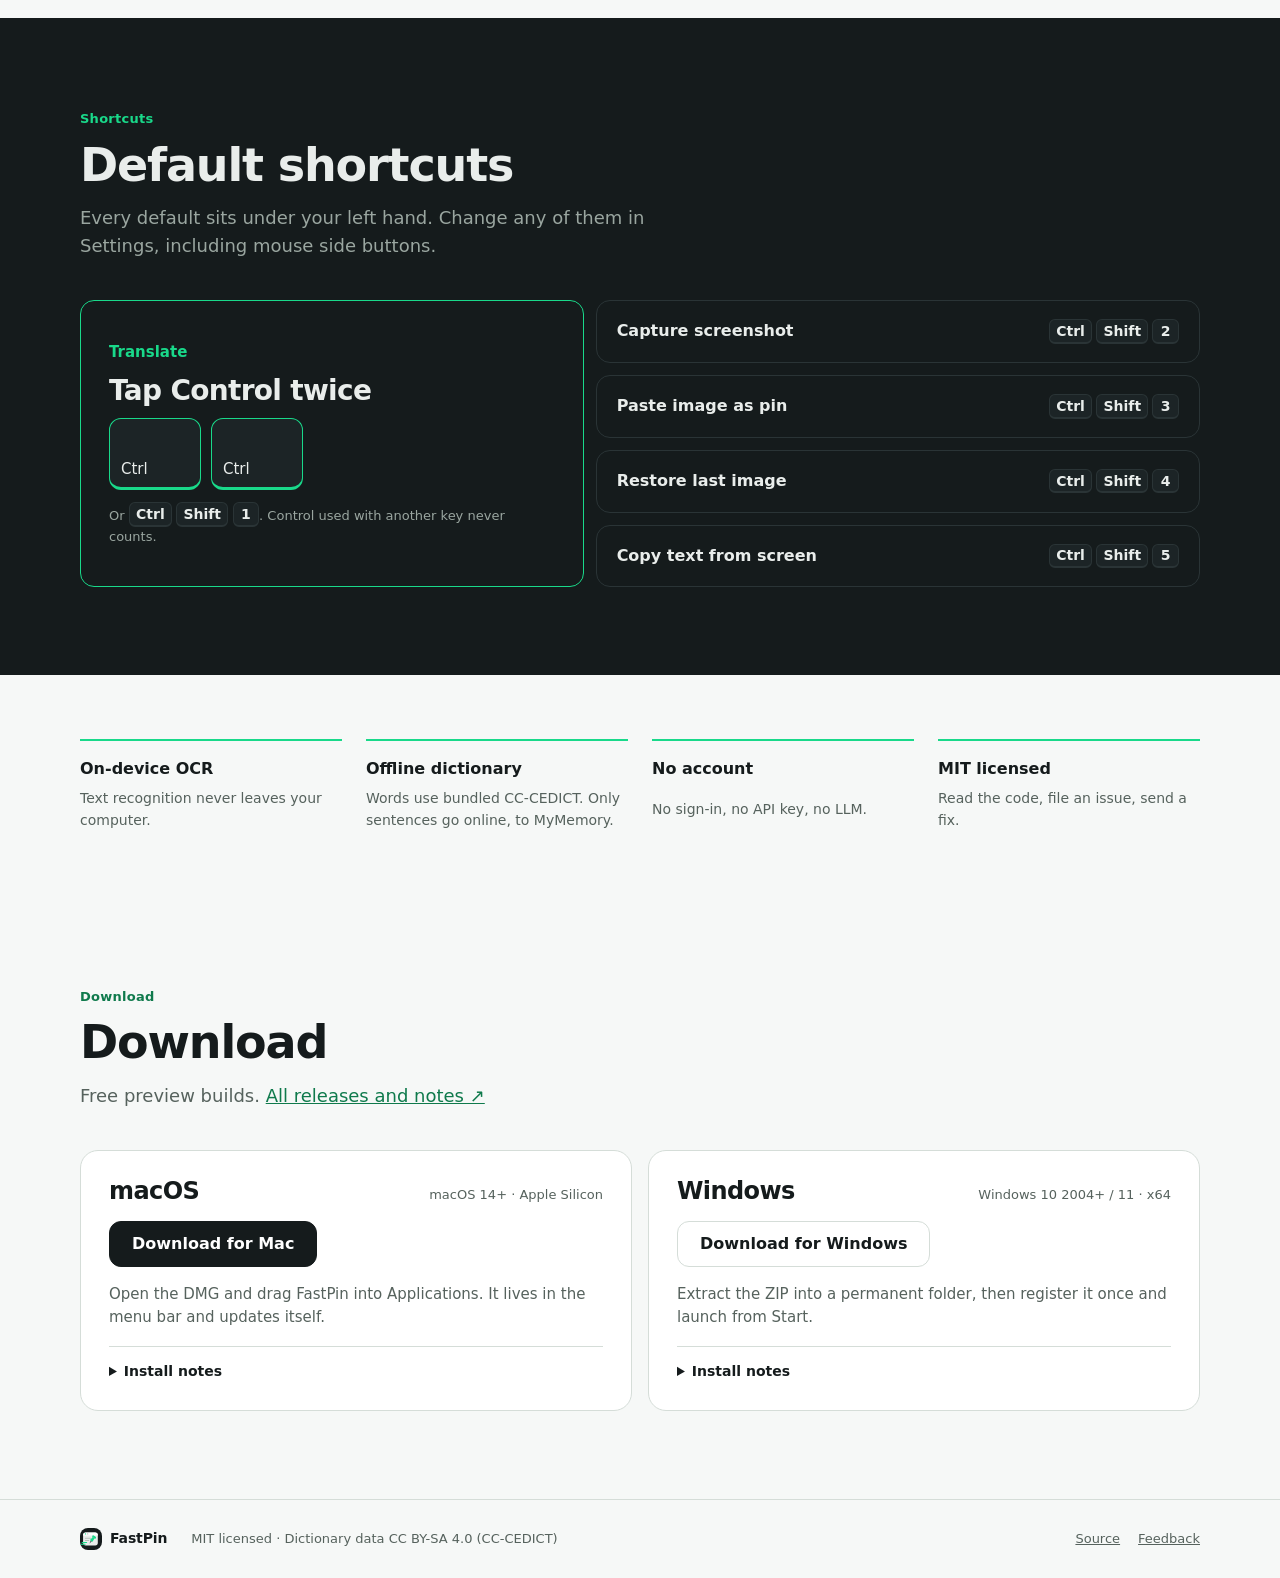
==== commit 20db4c0e: "feat: add Simplified Chinese and plainer site headlines Slogan headlines become plain descriptions i" ====
--- a/site/index.html
+++ b/site/index.html
@@ -3,19 +3,21 @@
 <head>
   <meta charset="utf-8">
   <meta name="viewport" content="width=device-width, initial-scale=1">
-  <title>FastPin — Capture, annotate, pin</title>
+  <title>FastPin — Capture &amp; Pin</title>
   <meta name="description" content="FastPin pins screenshots above your work, translates text in place and copies text from the screen. Free and open source for macOS and Windows.">
   <meta name="theme-color" content="#151B1C">
-  <meta property="og:title" content="FastPin — Capture, annotate, pin">
+  <meta property="og:title" content="FastPin — Capture &amp; Pin">
   <meta property="og:description" content="Pin a screenshot above your work. Translate or copy text from anywhere on screen.">
   <meta property="og:type" content="website">
   <link rel="alternate" hreflang="en" href="https://tempestshaw.github.io/FastPin/">
-  <link rel="alternate" hreflang="zh-Hant" href="https://tempestshaw.github.io/FastPin/zh/">
+  <link rel="alternate" hreflang="zh-Hant" href="https://tempestshaw.github.io/FastPin/zh-hant/">
+  <link rel="alternate" hreflang="zh-Hans" href="https://tempestshaw.github.io/FastPin/zh-hans/">
   <script>
-    // Browsers that prefer Chinese start on the Chinese page unless the visitor picked a language.
+    // Browsers that prefer Chinese start on a Chinese page unless the visitor picked a language.
     try {
-      if (!localStorage.getItem("fastpin-lang") && /^zh\b/i.test((navigator.languages || [])[0] || navigator.language))
-        location.replace("zh/" + location.hash);
+      const preferred = (navigator.languages || [])[0] || navigator.language || "";
+      if (!localStorage.getItem("fastpin-lang") && /^zh\b/i.test(preferred))
+        location.replace((!/hans/i.test(preferred) && /hant|tw|hk|mo/i.test(preferred) ? "zh-hant/" : "zh-hans/") + location.hash);
     } catch (error) { /* Storage blocked: stay on English. */ }
   </script>
   <link rel="icon" href="assets/app-icon.svg" type="image/svg+xml">
@@ -35,7 +37,11 @@
         <a href="#shortcuts">Shortcuts</a>
         <a href="https://github.com/TempestShaw/FastPin">GitHub</a>
       </nav>
-      <a class="lang-switch" href="zh/" hreflang="zh-Hant" lang="zh-Hant" data-lang-choice="zh">中文</a>
+      <nav class="langs" aria-label="Language">
+        <a href="./" hreflang="en" lang="en" data-lang-choice="en" aria-current="page">English</a>
+        <a href="zh-hant/" hreflang="zh-Hant" lang="zh-Hant" data-lang-choice="zh-hant">繁體</a>
+        <a href="zh-hans/" hreflang="zh-Hans" lang="zh-Hans" data-lang-choice="zh-hans">简体</a>
+      </nav>
       <a class="button button-small" href="#download">Download</a>
     </div>
   </header>
@@ -44,7 +50,7 @@
     <section class="hero wrap">
       <div class="hero-copy">
         <p class="eyebrow"><span class="dot"></span>Free · Open source · macOS &amp; Windows</p>
-        <h1>Pin what matters.<br><span class="accent">Keep working.</span></h1>
+        <h1>Capture &amp; <span class="accent">Pin</span></h1>
         <p class="lede">Select any part of your screen, mark it up, and keep it floating above your work. Translate or copy text from anywhere with one shortcut.</p>
         <div class="hero-actions">
           <a class="button" href="#download" data-primary-download>Download FastPin</a>
@@ -96,13 +102,13 @@
     <section id="features" class="section wrap">
       <div class="section-head">
         <p class="eyebrow">Features</p>
-        <h2>Small tool. Everything you reach for.</h2>
+        <h2>What it does</h2>
       </div>
 
       <div class="bento">
         <article class="tile tile-translate">
           <div class="tile-text">
-            <h3>Translate in place</h3>
+            <h3>Translate selected text</h3>
             <p>Tap <kbd data-key="ctrl">Ctrl</kbd> twice, select text, release. A card shows the meaning right where you are. Your clipboard stays untouched.</p>
           </div>
           <div class="mock-card">
@@ -125,7 +131,7 @@
 
         <article class="tile tile-color">
           <div class="tile-text">
-            <h3>Pick any pixel</h3>
+            <h3>Color picker</h3>
             <p>Hover and press C. Shift switches HEX and RGB; arrow keys move one pixel.</p>
           </div>
           <div class="mock-loupe">
@@ -136,7 +142,7 @@
 
         <article class="tile tile-markup">
           <div class="tile-text">
-            <h3>Mark it up, then edit again</h3>
+            <h3>Annotate</h3>
             <p>Pen, arrow, rectangle and text, in any color. Click existing text to change it.</p>
           </div>
           <div class="mock-toolbar">
@@ -148,7 +154,7 @@
 
         <article class="tile tile-restore">
           <div class="tile-text">
-            <h3>Bring it back</h3>
+            <h3>Restore the last image</h3>
             <p>Closed a pin too soon? Restore the last image with its annotations and zoom.</p>
           </div>
           <div class="mock-restore">
@@ -163,7 +169,7 @@
       <div class="wrap">
         <div class="section-head">
           <p class="eyebrow">Shortcuts</p>
-          <h2>One hand. No reaching.</h2>
+          <h2>Default shortcuts</h2>
           <p class="section-lede">Every default sits under your left hand. Change any of them in Settings, including mouse side buttons.</p>
         </div>
         <ul class="shortcut-list">
@@ -186,7 +192,7 @@
     <section id="download" class="section wrap">
       <div class="section-head">
         <p class="eyebrow">Download</p>
-        <h2>Get FastPin</h2>
+        <h2>Download</h2>
         <p class="section-lede" data-release-note>Free preview builds. <a href="https://github.com/TempestShaw/FastPin/releases">All releases and notes ↗</a></p>
       </div>
       <div class="downloads">
--- a/site/style.css
+++ b/site/style.css
@@ -18,6 +18,9 @@
   --mono: ui-monospace, "SF Mono", "Cascadia Mono", Menlo, Consolas, monospace;
   color-scheme: light;
 }
+/* Each Chinese script uses its own system font so glyph shapes match the page. */
+:root:lang(zh-Hant) { --font: -apple-system, BlinkMacSystemFont, "PingFang TC", "Segoe UI", "Microsoft JhengHei", system-ui, sans-serif; }
+:root:lang(zh-Hans) { --font: -apple-system, BlinkMacSystemFont, "PingFang SC", "Segoe UI", "Microsoft YaHei", system-ui, sans-serif; }
 @media (prefers-color-scheme: dark) {
   :root:not([data-theme="light"]) {
     --bg: #0E1213; --surface: #151B1C; --surface-2: #1C2426; --line: #2A3436;
@@ -80,13 +83,14 @@
 .nav-links { display: flex; gap: 22px; margin-left: auto; font-size: 14px; }
 .nav-links a { text-decoration: none; color: var(--muted); }
 .nav-links a:hover { color: var(--text); }
-.lang-switch { font-size: 14px; color: var(--muted); text-decoration: none; padding: 6px 10px; border: 1px solid var(--line); border-radius: 8px; }
-.lang-switch:hover { color: var(--text); background: var(--surface); }
+.langs { display: flex; gap: 12px; font-size: 14px; }
+.langs a { color: var(--muted); text-decoration: none; }
+.langs a:hover { color: var(--text); }
+.langs [aria-current] { color: var(--text); font-weight: 600; }
 
 /* Chinese: no negative tracking on CJK headings, a little more line height. */
 :lang(zh) h1, :lang(zh) h2, :lang(zh) h3 { letter-spacing: 0; line-height: 1.2; }
 body:lang(zh) { line-height: 1.7; }
-.phrase { display: inline-block; } /* Break CJK headlines between phrases, never mid-phrase. */
 .hero h1:lang(zh) { font-size: clamp(34px, 9vw, 56px); }
 
 /* Hero */
@@ -253,7 +257,7 @@
 }
 @media (max-width: 640px) {
   .nav-links { display: none; }
-  .lang-switch { margin-left: auto; }
+  .langs { margin-left: auto; }
   .steps, .downloads, .shortcut-list { grid-template-columns: 1fr; }
   .shortcut-list .featured, .shortcut-list li:not(.featured) { grid-column: auto; grid-row: auto; }
   .bento { grid-template-columns: 1fr; }
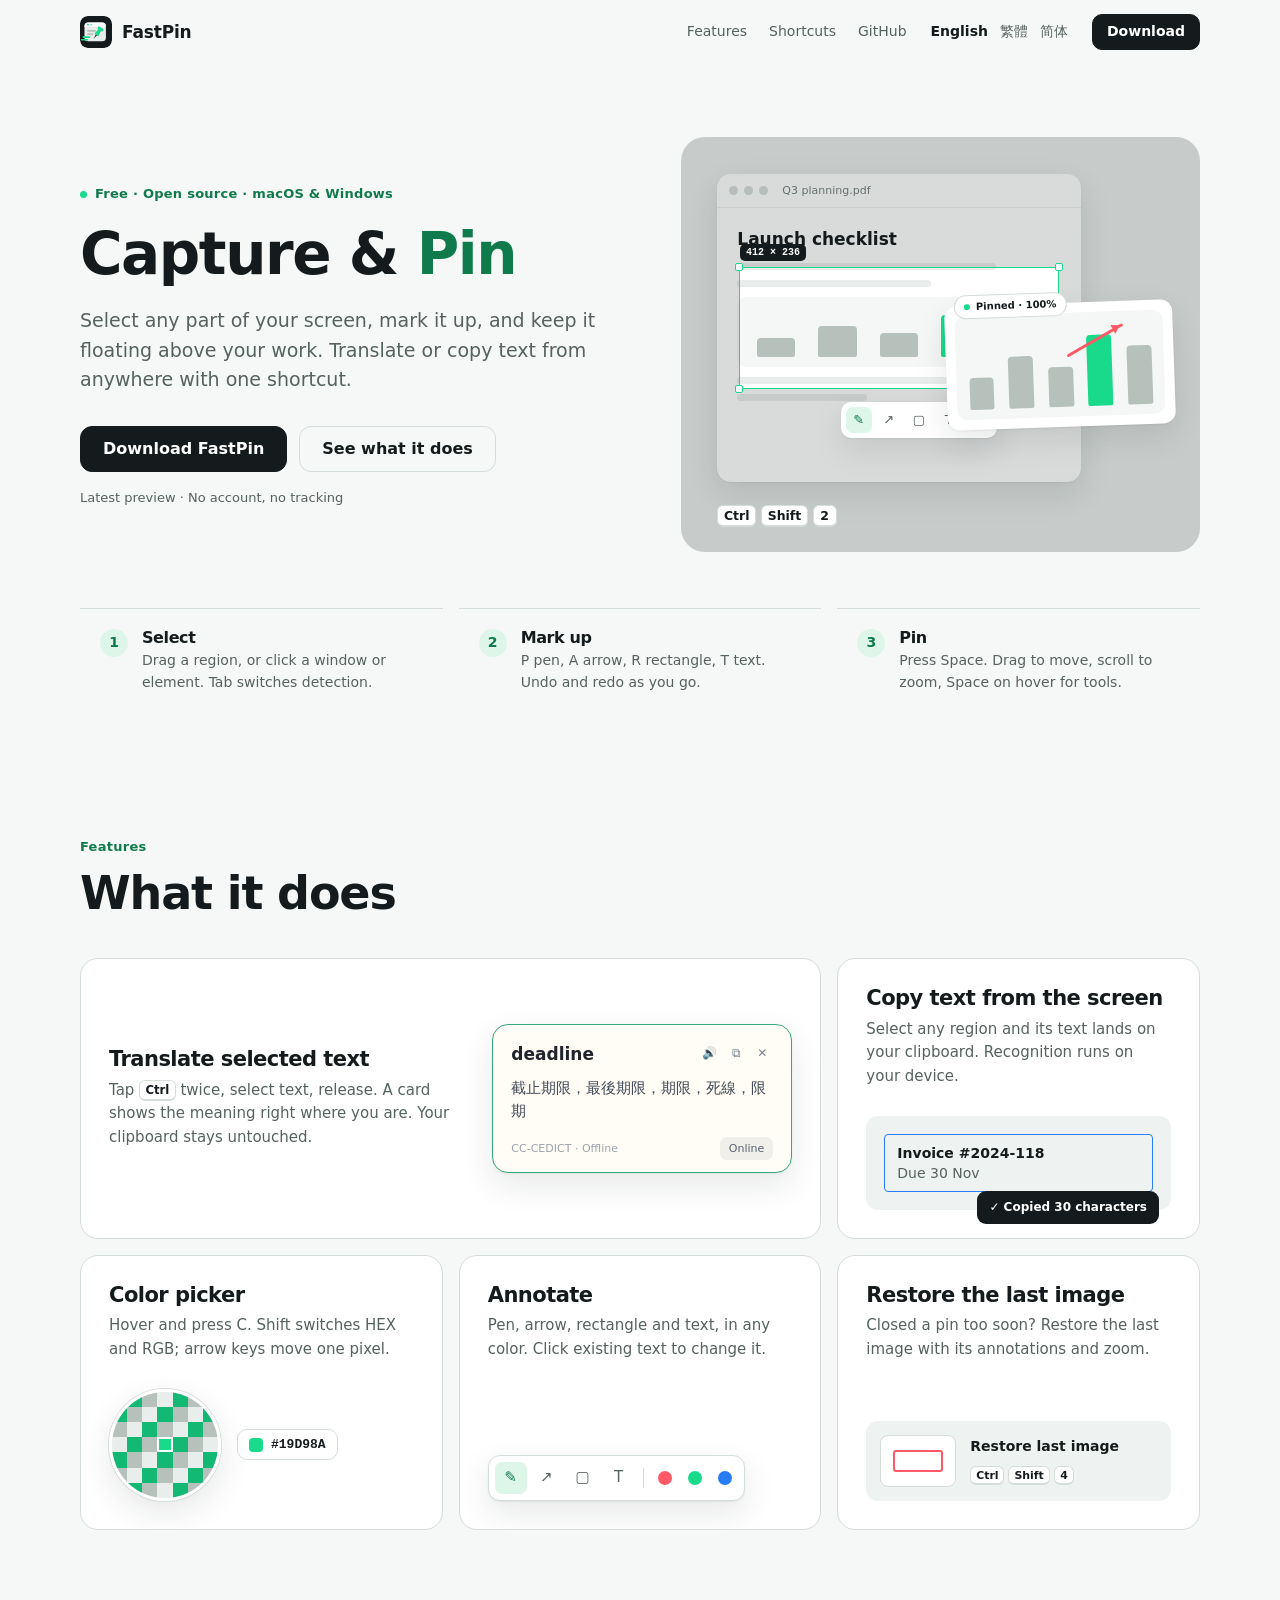
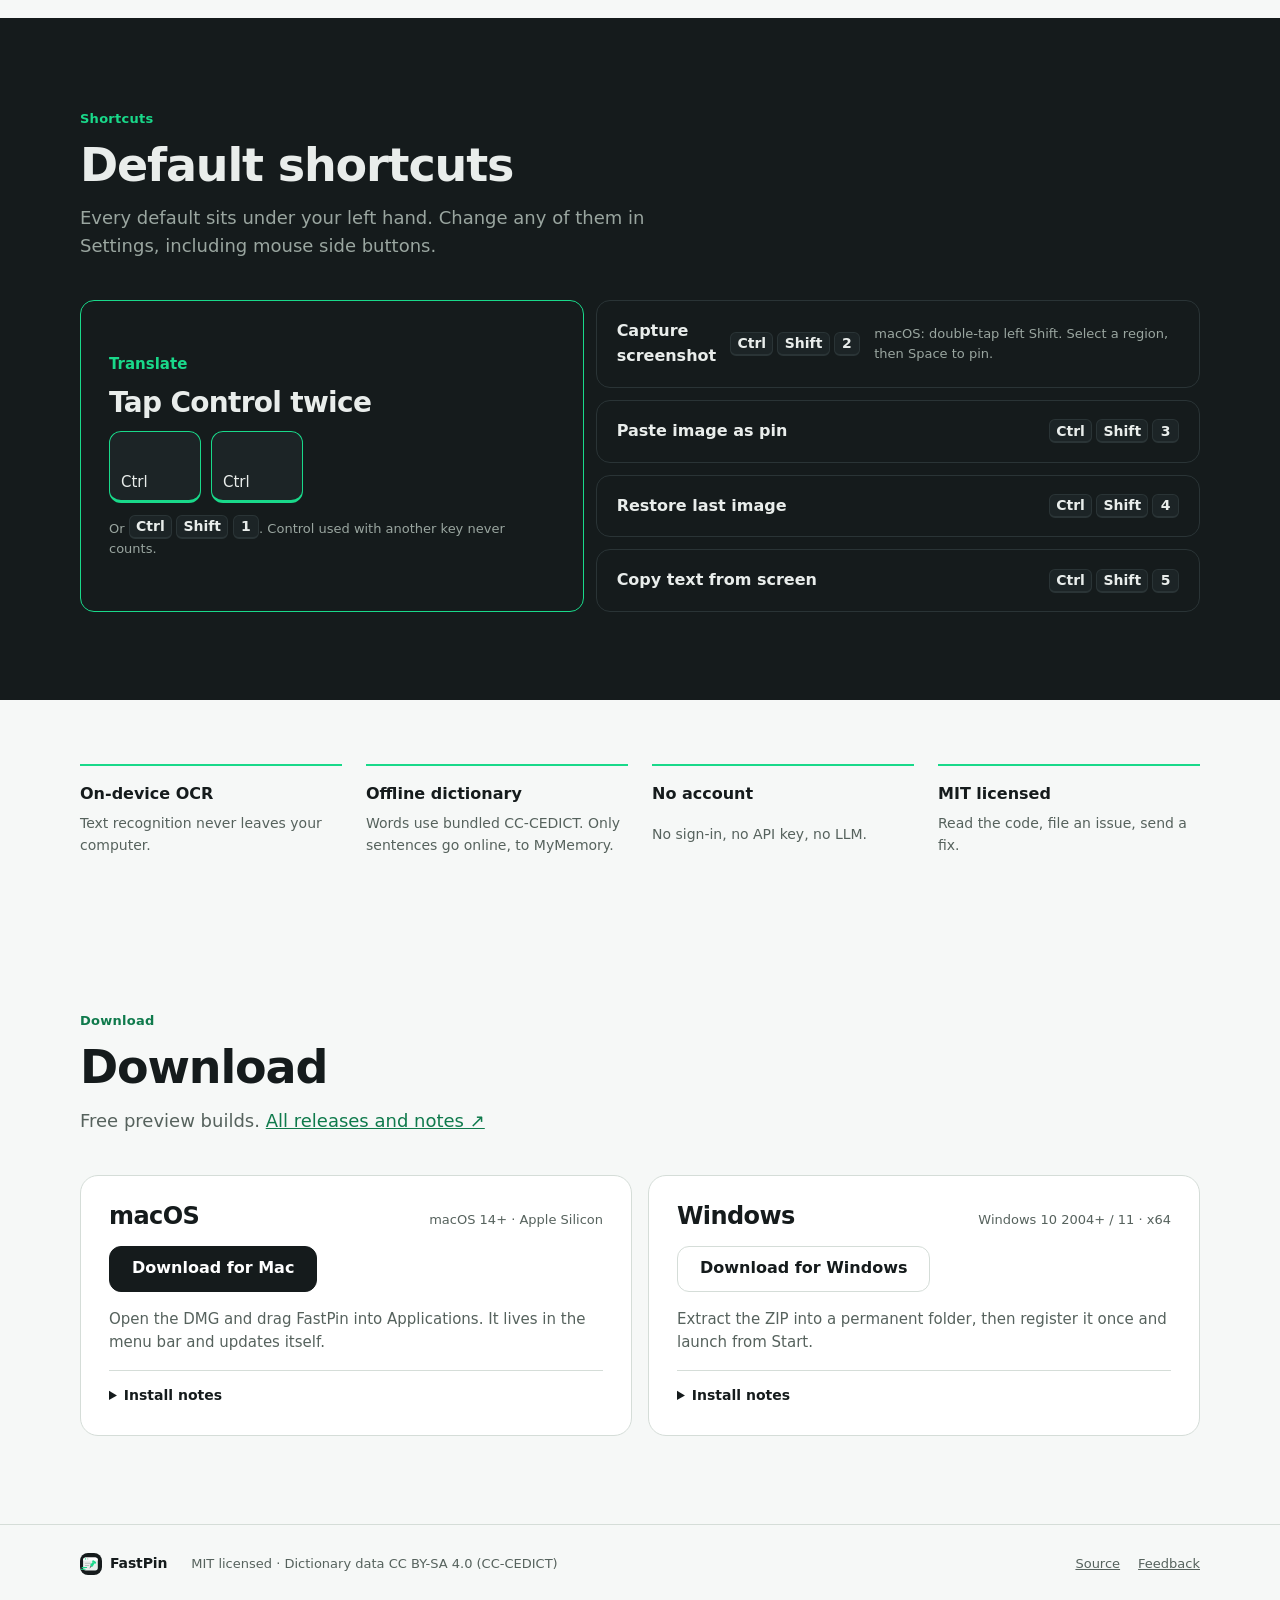
==== commit eb6b817d: "Prepare Preview 10 release and refresh website guidance" ====
--- a/site/index.html
+++ b/site/index.html
@@ -174,7 +174,7 @@
         </div>
         <ul class="shortcut-list">
           <li class="featured"><span class="label">Translate</span><h3>Tap Control twice</h3><span class="keys"><kbd data-key="control-cap"><b></b>Ctrl</kbd><kbd data-key="control-cap"><b></b>Ctrl</kbd></span><span class="hint">Or <kbd data-key="ctrl">Ctrl</kbd> <kbd data-key="shift">Shift</kbd> <kbd>1</kbd>. Control used with another key never counts.</span></li>
-          <li><span class="label">Capture screenshot</span><span class="keys"><kbd data-key="ctrl">Ctrl</kbd><kbd data-key="shift">Shift</kbd><kbd>2</kbd></span></li>
+          <li><span class="label">Capture screenshot</span><span class="keys"><kbd data-key="ctrl">Ctrl</kbd><kbd data-key="shift">Shift</kbd><kbd>2</kbd></span><span class="hint">macOS: double-tap left Shift. Select a region, then Space to pin.</span></li>
           <li><span class="label">Paste image as pin</span><span class="keys"><kbd data-key="ctrl">Ctrl</kbd><kbd data-key="shift">Shift</kbd><kbd>3</kbd></span></li>
           <li><span class="label">Restore last image</span><span class="keys"><kbd data-key="ctrl">Ctrl</kbd><kbd data-key="shift">Shift</kbd><kbd>4</kbd></span></li>
           <li><span class="label">Copy text from screen</span><span class="keys"><kbd data-key="ctrl">Ctrl</kbd><kbd data-key="shift">Shift</kbd><kbd>5</kbd></span></li>
@@ -206,7 +206,7 @@
           <details>
             <summary>Install notes</summary>
             <img src="assets/install-preview.svg" alt="Drag FastPin into Applications" loading="lazy">
-            <p>Previews are not notarized yet. If macOS blocks the first launch, follow <a href="https://support.apple.com/en-us/102445">Apple's instructions</a>. Allow Screen Recording when asked; Accessibility enables Element detection, mouse shortcuts and double-tap Control.</p>
+            <p>Previews are not notarized yet. If macOS blocks the first launch, follow <a href="https://support.apple.com/en-us/102445">Apple's instructions</a>. Setup checks Screen Recording, Accessibility and Input Monitoring automatically. Accessibility enables Element detection and mouse shortcuts; Input Monitoring enables both double-tap gestures.</p>
           </details>
         </article>
         <article class="download" data-os="windows">
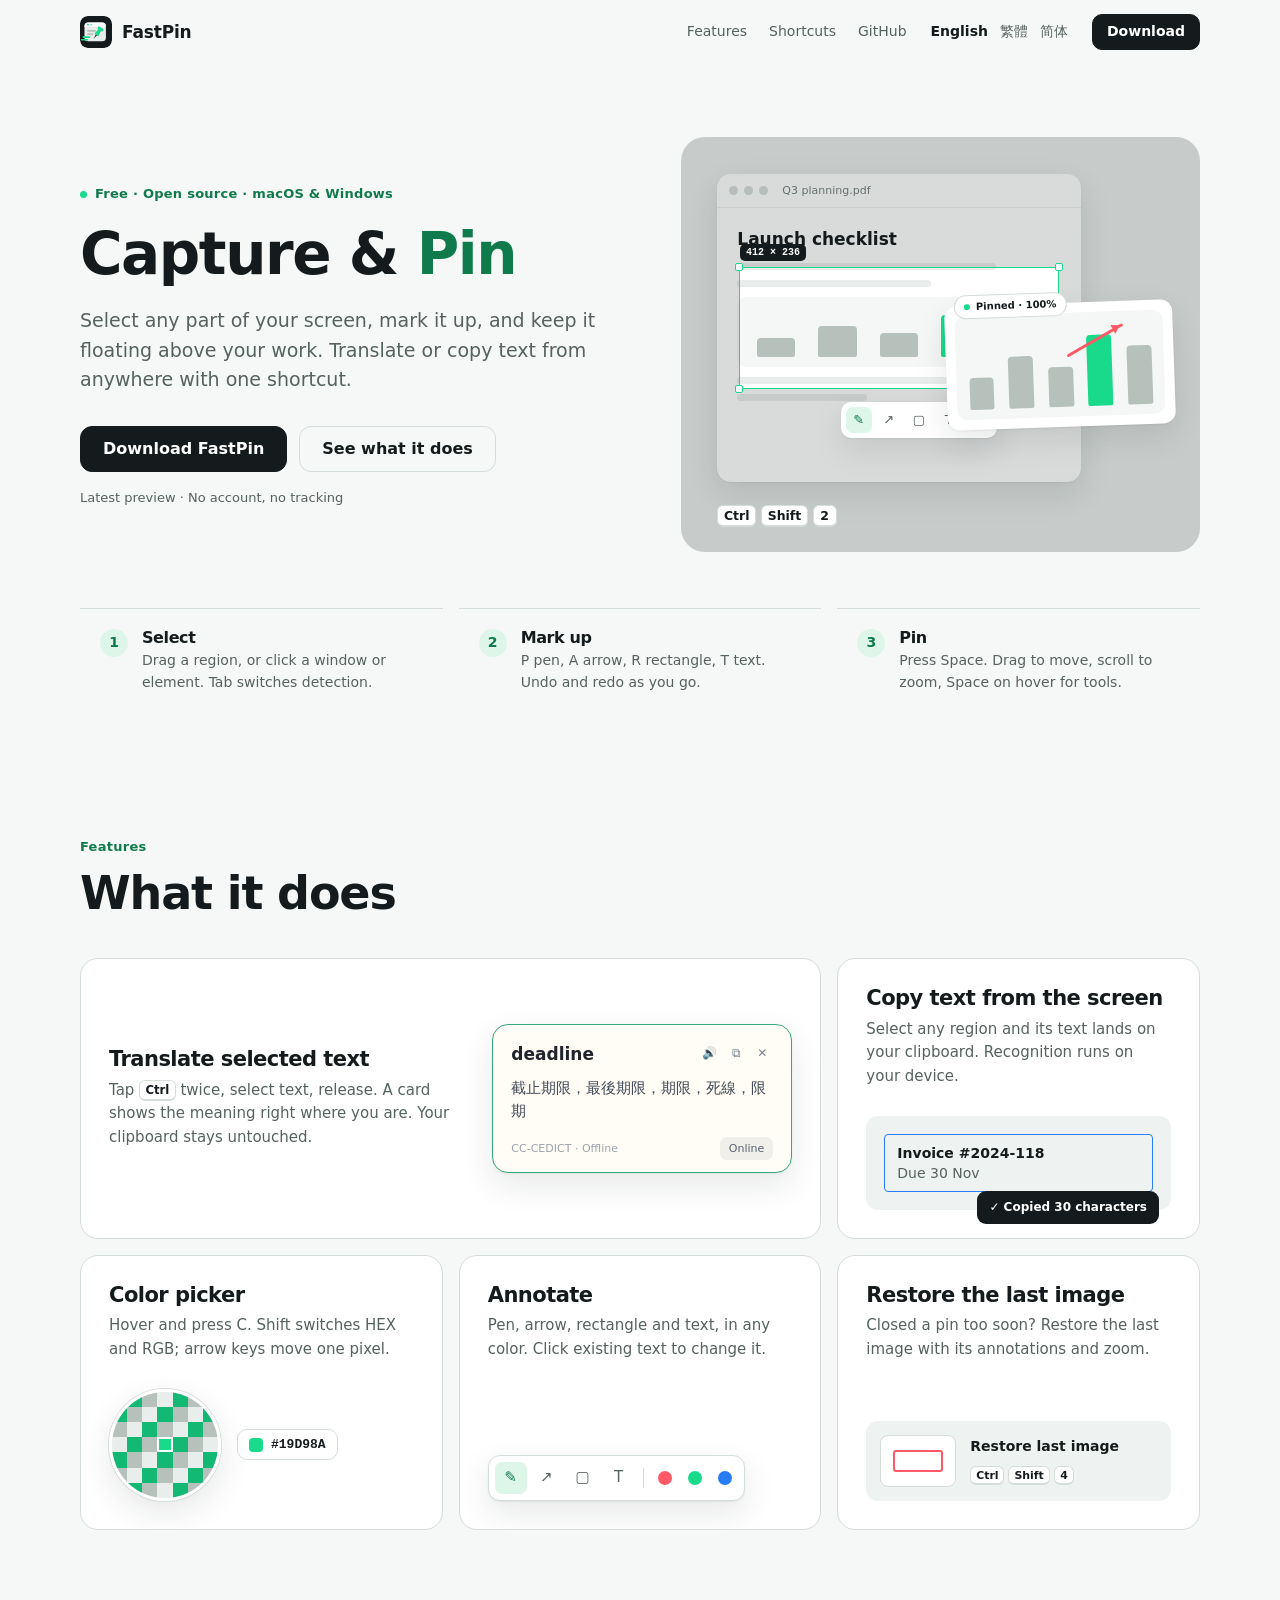
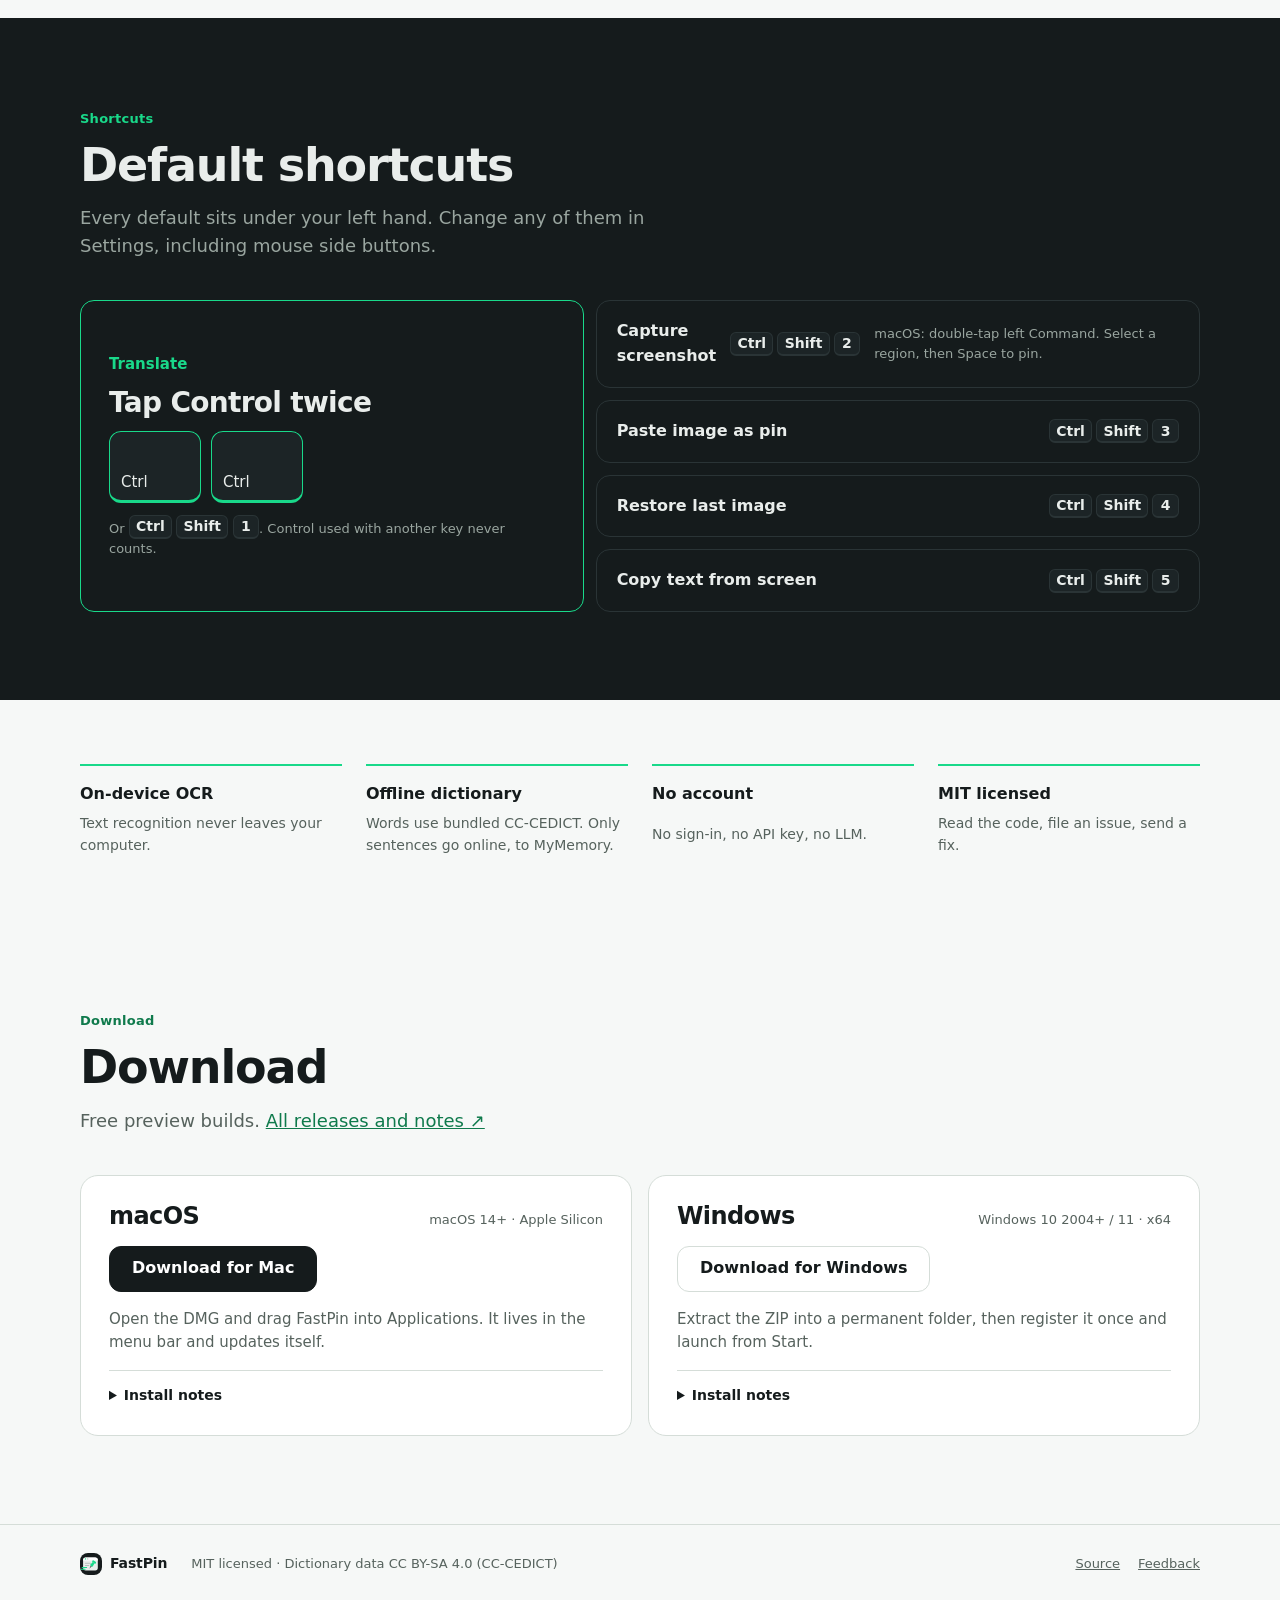
==== commit c890870f: "Prepare Preview 11 and document left Command capture" ====
--- a/site/index.html
+++ b/site/index.html
@@ -174,7 +174,7 @@
         </div>
         <ul class="shortcut-list">
           <li class="featured"><span class="label">Translate</span><h3>Tap Control twice</h3><span class="keys"><kbd data-key="control-cap"><b></b>Ctrl</kbd><kbd data-key="control-cap"><b></b>Ctrl</kbd></span><span class="hint">Or <kbd data-key="ctrl">Ctrl</kbd> <kbd data-key="shift">Shift</kbd> <kbd>1</kbd>. Control used with another key never counts.</span></li>
-          <li><span class="label">Capture screenshot</span><span class="keys"><kbd data-key="ctrl">Ctrl</kbd><kbd data-key="shift">Shift</kbd><kbd>2</kbd></span><span class="hint">macOS: double-tap left Shift. Select a region, then Space to pin.</span></li>
+          <li><span class="label">Capture screenshot</span><span class="keys"><kbd data-key="ctrl">Ctrl</kbd><kbd data-key="shift">Shift</kbd><kbd>2</kbd></span><span class="hint">macOS: double-tap left Command. Select a region, then Space to pin.</span></li>
           <li><span class="label">Paste image as pin</span><span class="keys"><kbd data-key="ctrl">Ctrl</kbd><kbd data-key="shift">Shift</kbd><kbd>3</kbd></span></li>
           <li><span class="label">Restore last image</span><span class="keys"><kbd data-key="ctrl">Ctrl</kbd><kbd data-key="shift">Shift</kbd><kbd>4</kbd></span></li>
           <li><span class="label">Copy text from screen</span><span class="keys"><kbd data-key="ctrl">Ctrl</kbd><kbd data-key="shift">Shift</kbd><kbd>5</kbd></span></li>
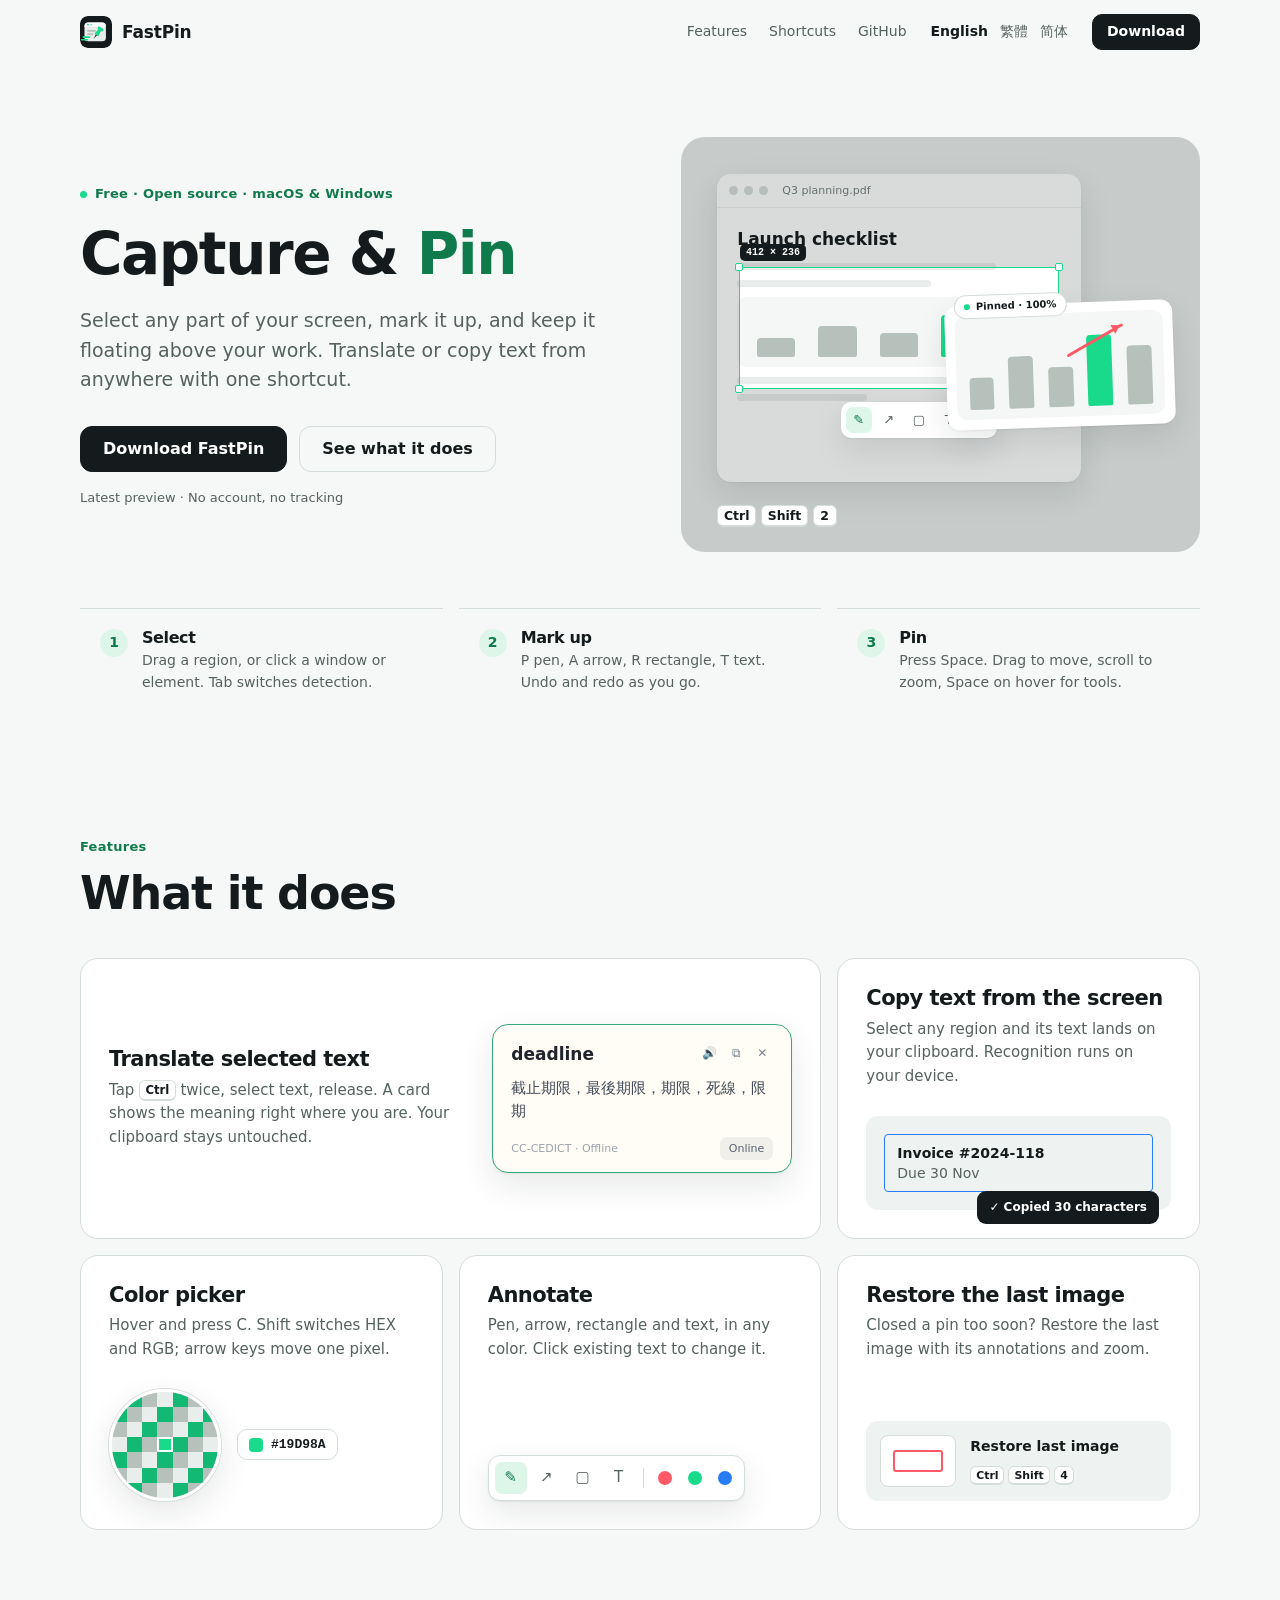
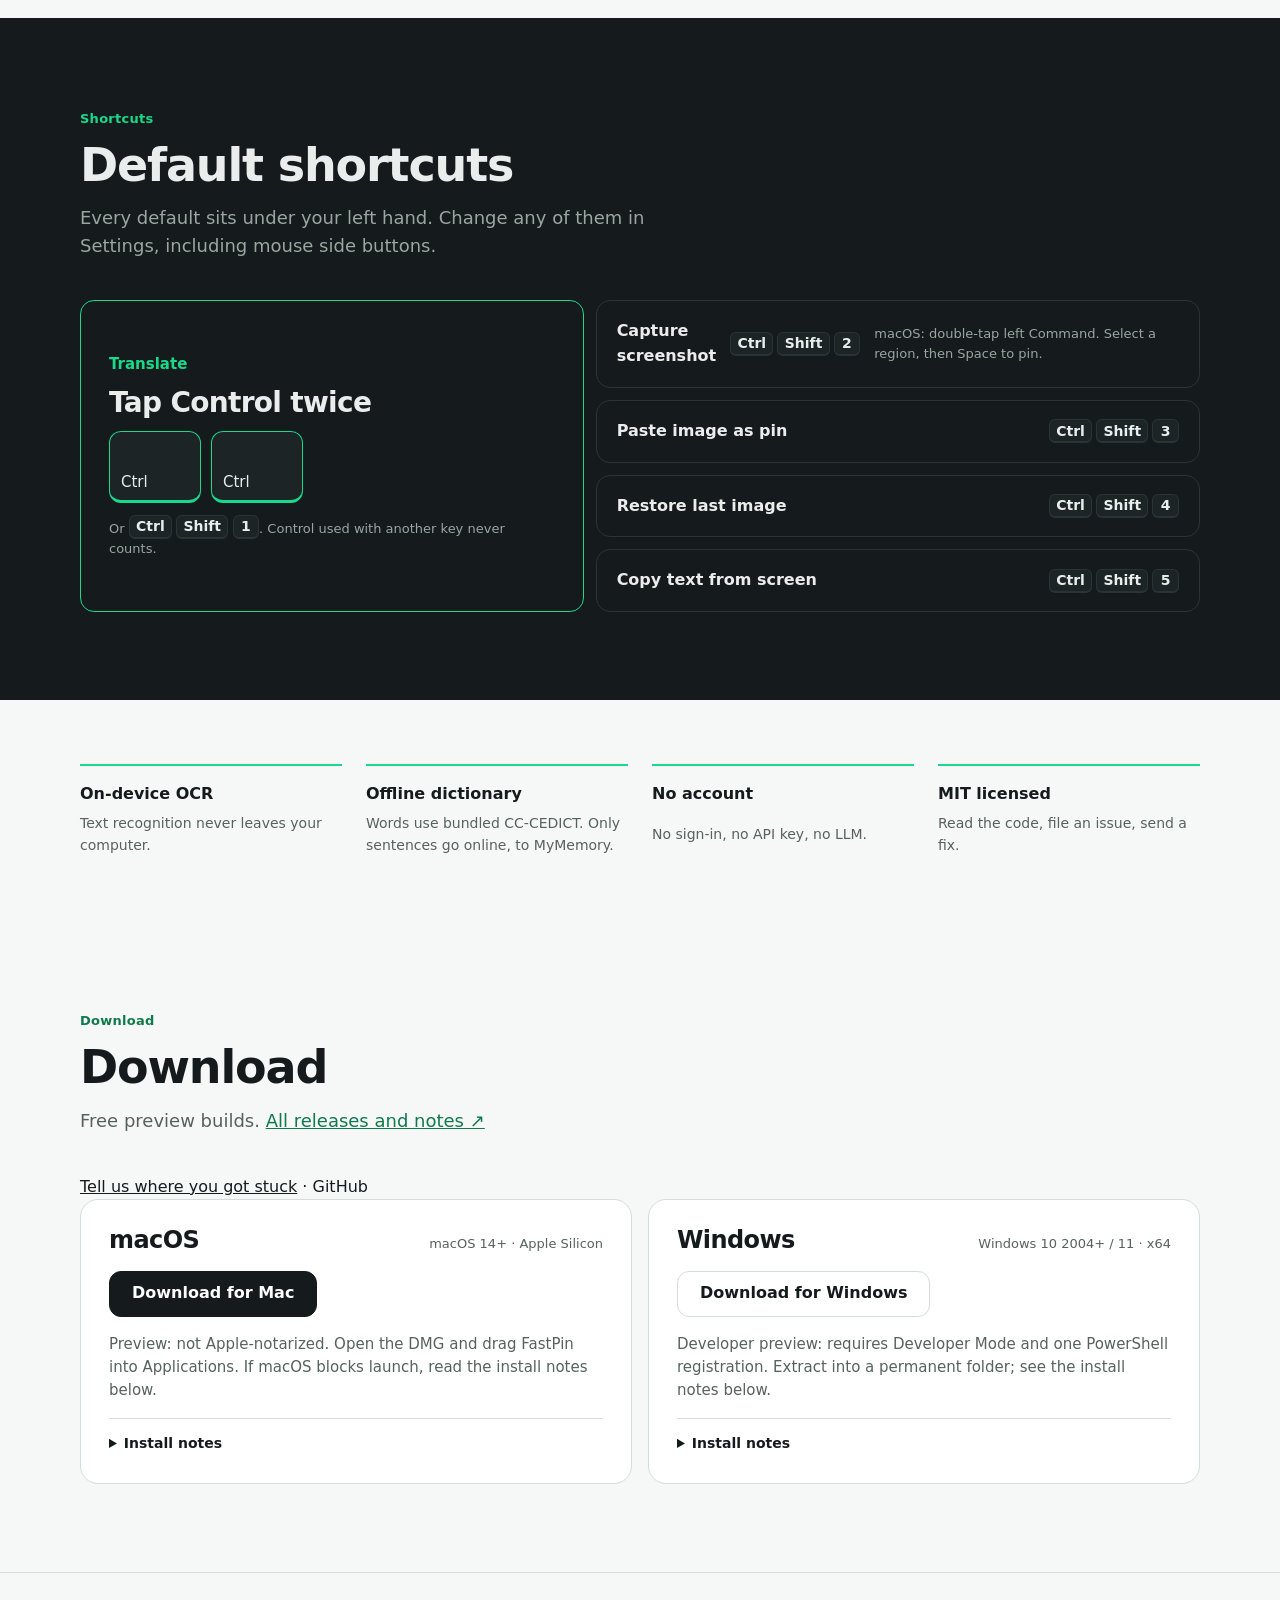
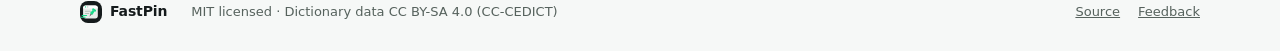
==== commit 3b2e6071: "Clarify preview installation and collect first-use feedback" ====
--- a/site/index.html
+++ b/site/index.html
@@ -4,6 +4,11 @@
   <meta charset="utf-8">
   <meta name="viewport" content="width=device-width, initial-scale=1">
   <title>FastPin — Capture &amp; Pin</title>
+  <link rel="canonical" href="https://tempestshaw.github.io/FastPin/">
+  <meta property="og:url" content="https://tempestshaw.github.io/FastPin/">
+  <meta property="og:image" content="https://raw.githubusercontent.com/TempestShaw/FastPin/main/docs/assets/workspace.png">
+  <meta name="twitter:card" content="summary_large_image">
+  <link rel="alternate" hreflang="x-default" href="https://tempestshaw.github.io/FastPin/">
   <meta name="description" content="FastPin pins screenshots above your work, translates text in place and copies text from the screen. Free and open source for macOS and Windows.">
   <meta name="theme-color" content="#151B1C">
   <meta property="og:title" content="FastPin — Capture &amp; Pin">
@@ -195,6 +200,7 @@
         <h2>Download</h2>
         <p class="section-lede" data-release-note>Free preview builds. <a href="https://github.com/TempestShaw/FastPin/releases">All releases and notes ↗</a></p>
       </div>
+      <p><a href="https://github.com/TempestShaw/FastPin/issues/new?template=first-use.yml">Tell us where you got stuck</a> · GitHub</p>
       <div class="downloads">
         <article class="download" data-os="mac">
           <div class="download-head">
@@ -202,7 +208,7 @@
             <span class="req">macOS 14+ · Apple Silicon</span>
           </div>
           <a class="button" href="https://github.com/TempestShaw/FastPin/releases" data-asset="FastPin-macOS.dmg">Download for Mac</a>
-          <p>Open the DMG and drag FastPin into Applications. It lives in the menu bar and updates itself.</p>
+          <p>Preview: not Apple-notarized. Open the DMG and drag FastPin into Applications. If macOS blocks launch, read the install notes below.</p>
           <details>
             <summary>Install notes</summary>
             <img src="assets/install-preview.svg" alt="Drag FastPin into Applications" loading="lazy">
@@ -215,7 +221,7 @@
             <span class="req">Windows 10 2004+ / 11 · x64</span>
           </div>
           <a class="button button-ghost" href="https://github.com/TempestShaw/FastPin/releases" data-asset="FastPin-Windows-x64.zip">Download for Windows</a>
-          <p>Extract the ZIP into a permanent folder, then register it once and launch from Start.</p>
+          <p>Developer preview: requires Developer Mode and one PowerShell registration. Extract into a permanent folder; see the install notes below.</p>
           <details>
             <summary>Install notes</summary>
             <div class="install-pair">
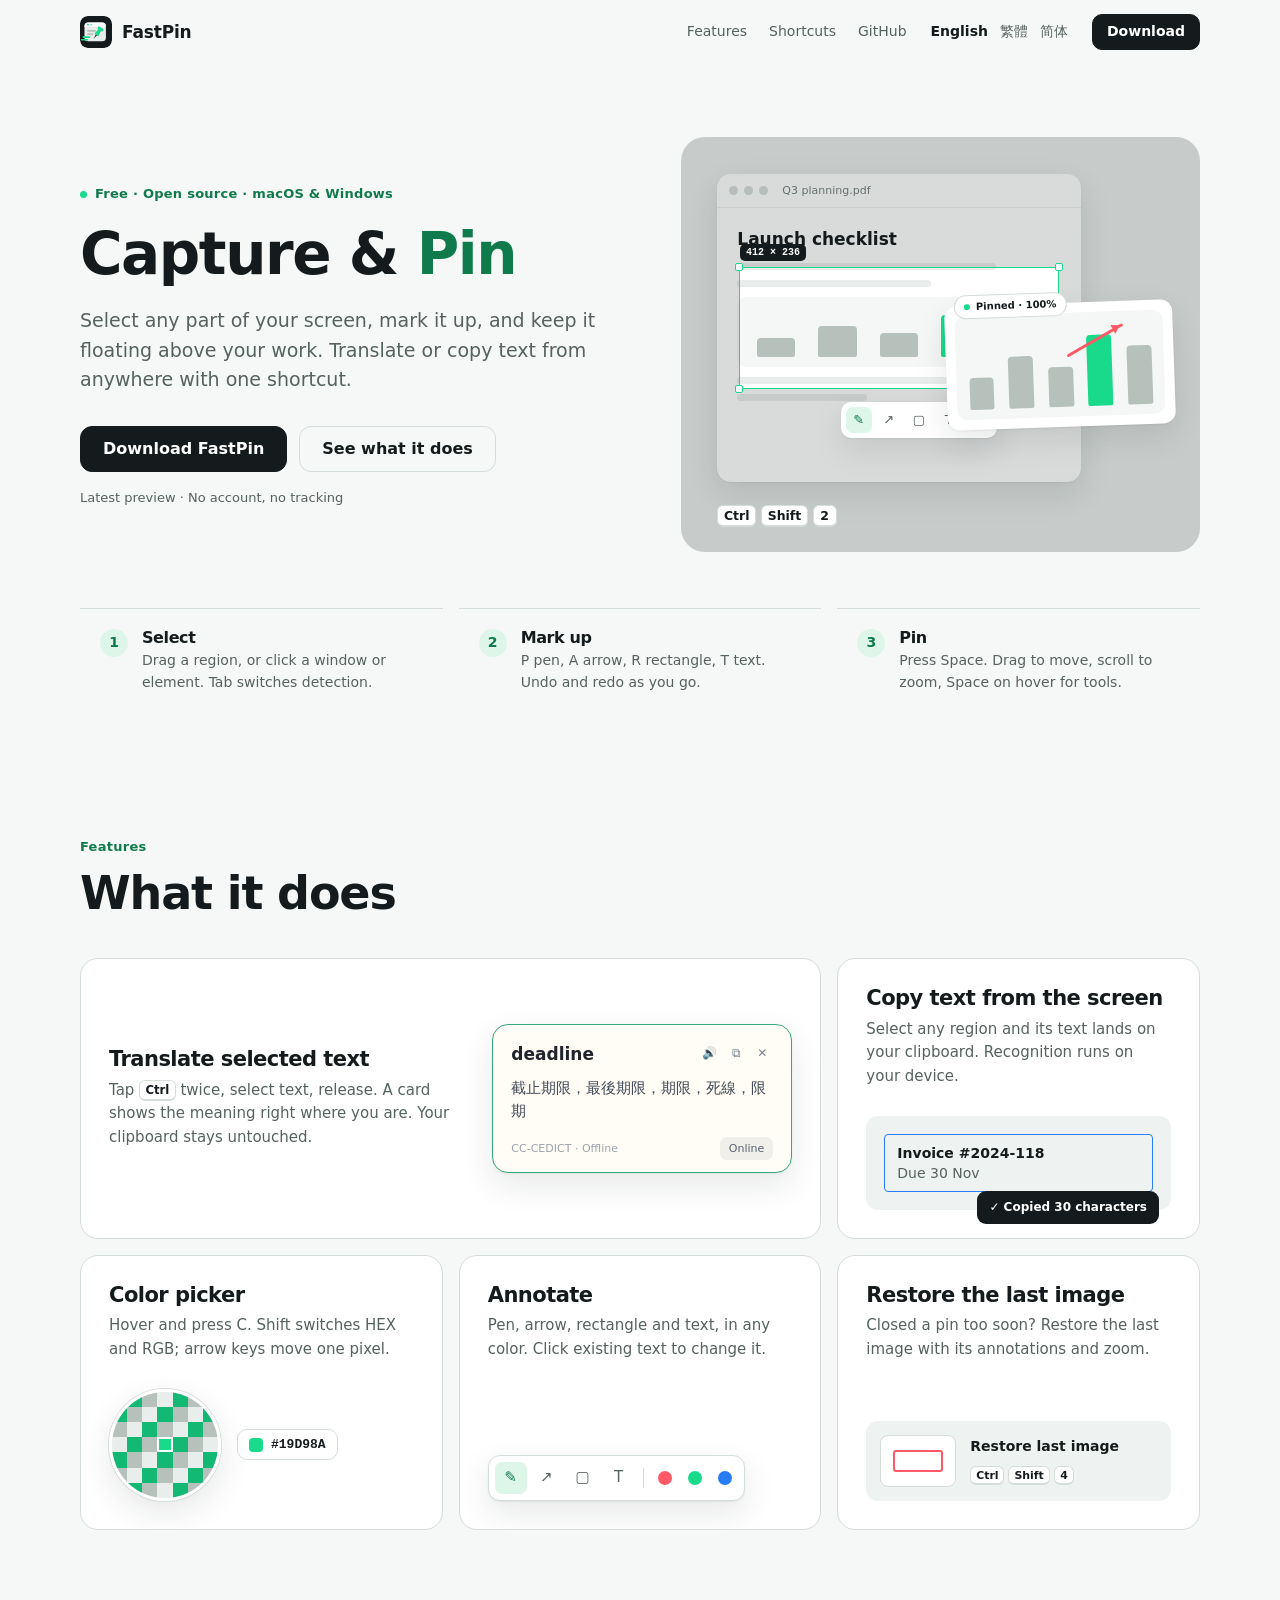
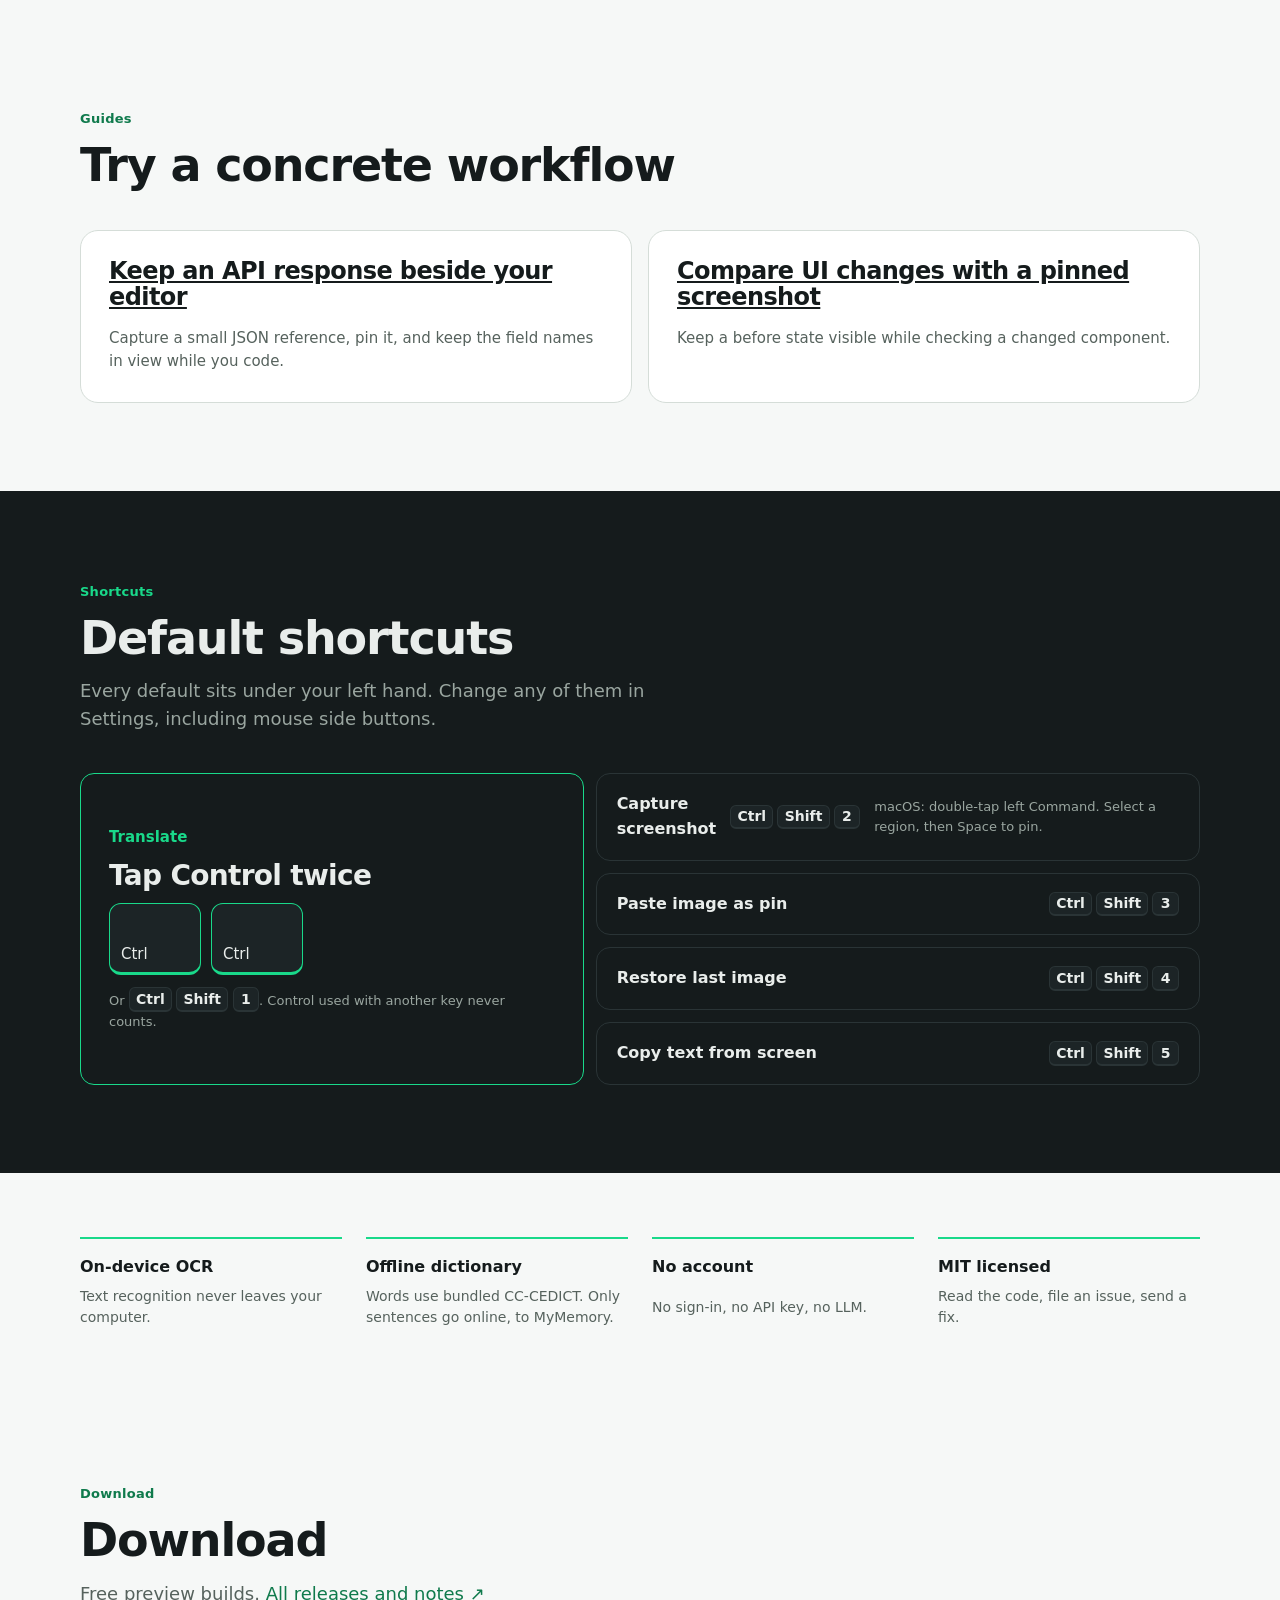
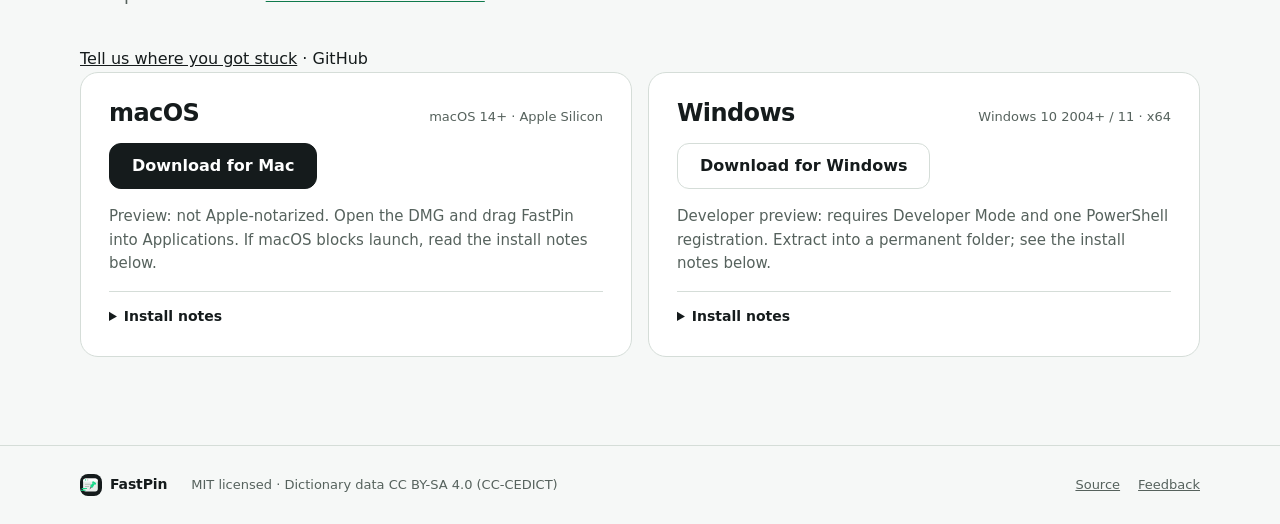
==== commit 4d3bb214: "Add practical pinning guides and preserve campaign URLs" ====
--- a/site/index.html
+++ b/site/index.html
@@ -22,7 +22,7 @@
     try {
       const preferred = (navigator.languages || [])[0] || navigator.language || "";
       if (!localStorage.getItem("fastpin-lang") && /^zh\b/i.test(preferred))
-        location.replace((!/hans/i.test(preferred) && /hant|tw|hk|mo/i.test(preferred) ? "zh-hant/" : "zh-hans/") + location.hash);
+        location.replace((!/hans/i.test(preferred) && /hant|tw|hk|mo/i.test(preferred) ? "zh-hant/" : "zh-hans/") + location.search + location.hash);
     } catch (error) { /* Storage blocked: stay on English. */ }
   </script>
   <link rel="icon" href="assets/app-icon.svg" type="image/svg+xml">
@@ -170,6 +170,14 @@
       </div>
     </section>
 
+    <section id="guides" class="section wrap">
+      <div class="section-head"><p class="eyebrow">Guides</p><h2>Try a concrete workflow</h2></div>
+      <div class="downloads">
+        <article class="download"><h3><a href="guides/pin-api-reference/">Keep an API response beside your editor</a></h3><p>Capture a small JSON reference, pin it, and keep the field names in view while you code.</p></article>
+        <article class="download"><h3><a href="guides/compare-ui/">Compare UI changes with a pinned screenshot</a></h3><p>Keep a before state visible while checking a changed component.</p></article>
+      </div>
+    </section>
+
     <section id="shortcuts" class="section section-dark">
       <div class="wrap">
         <div class="section-head">
